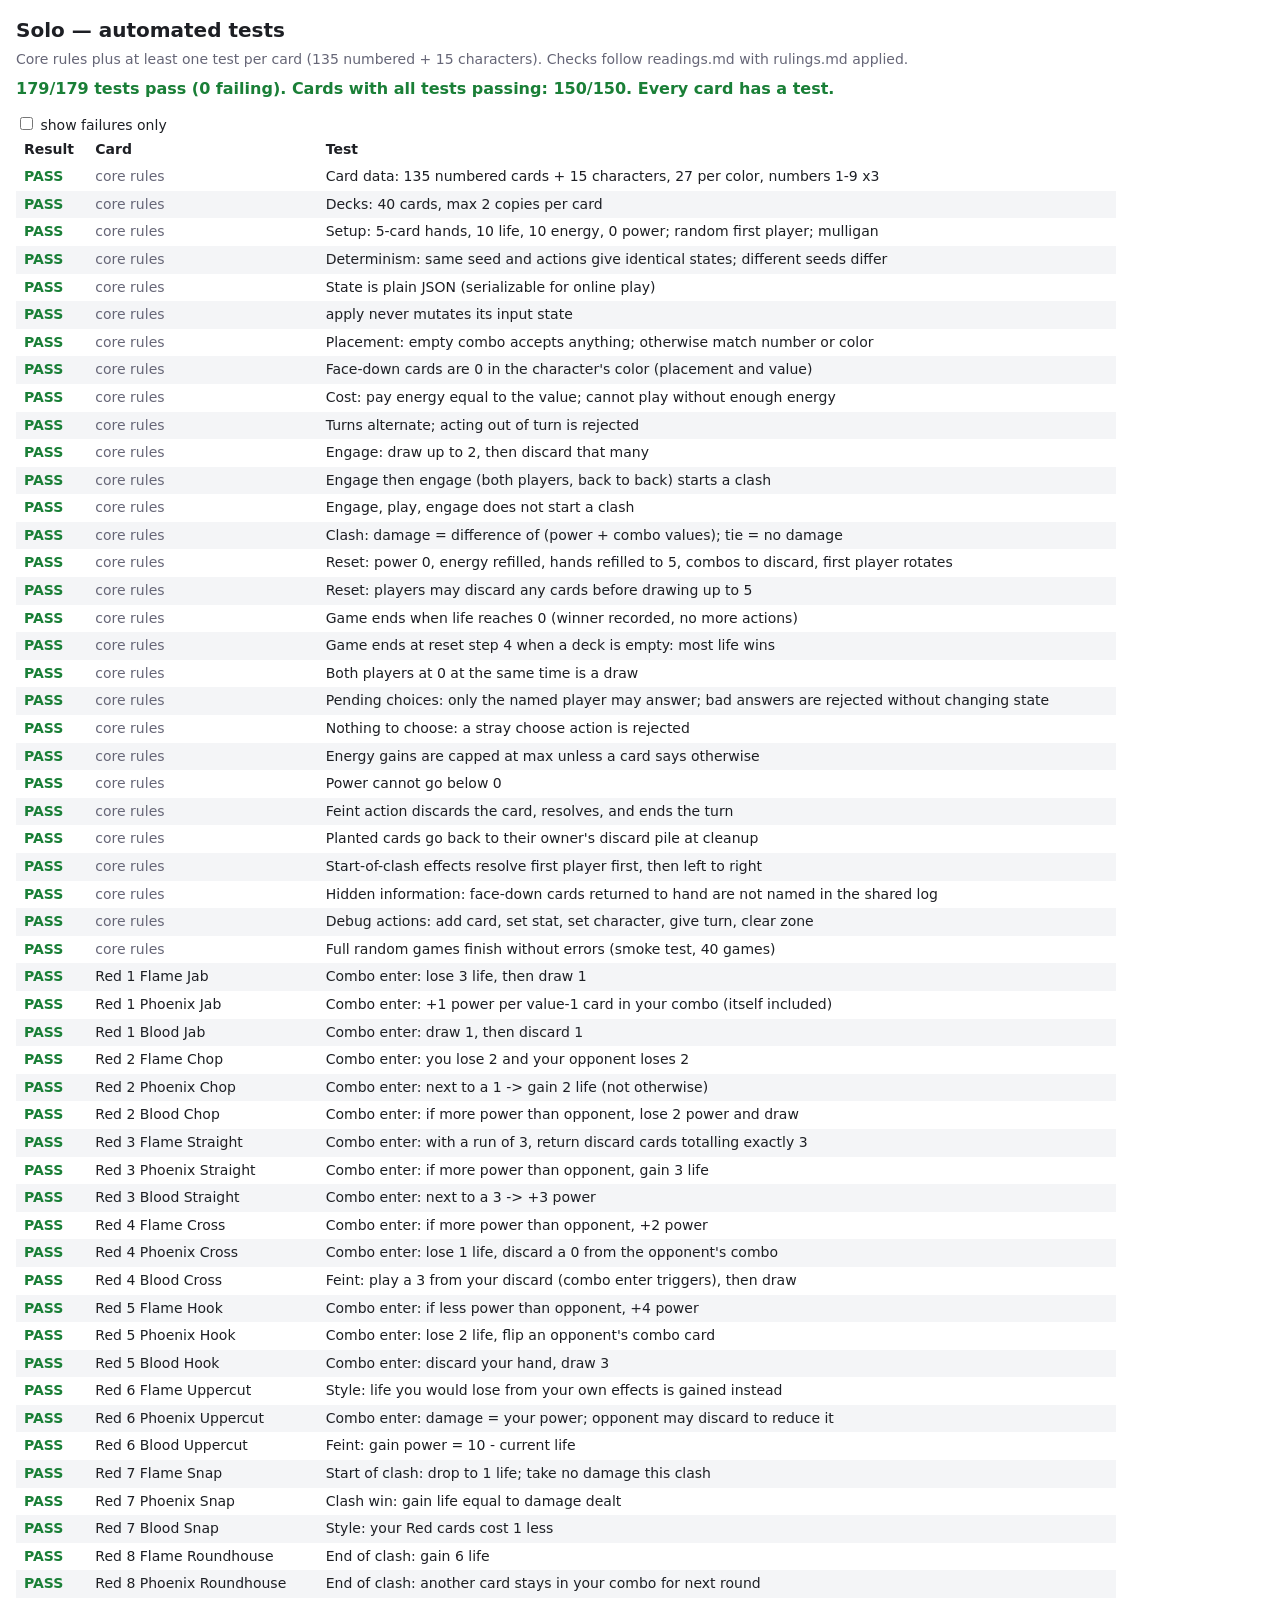
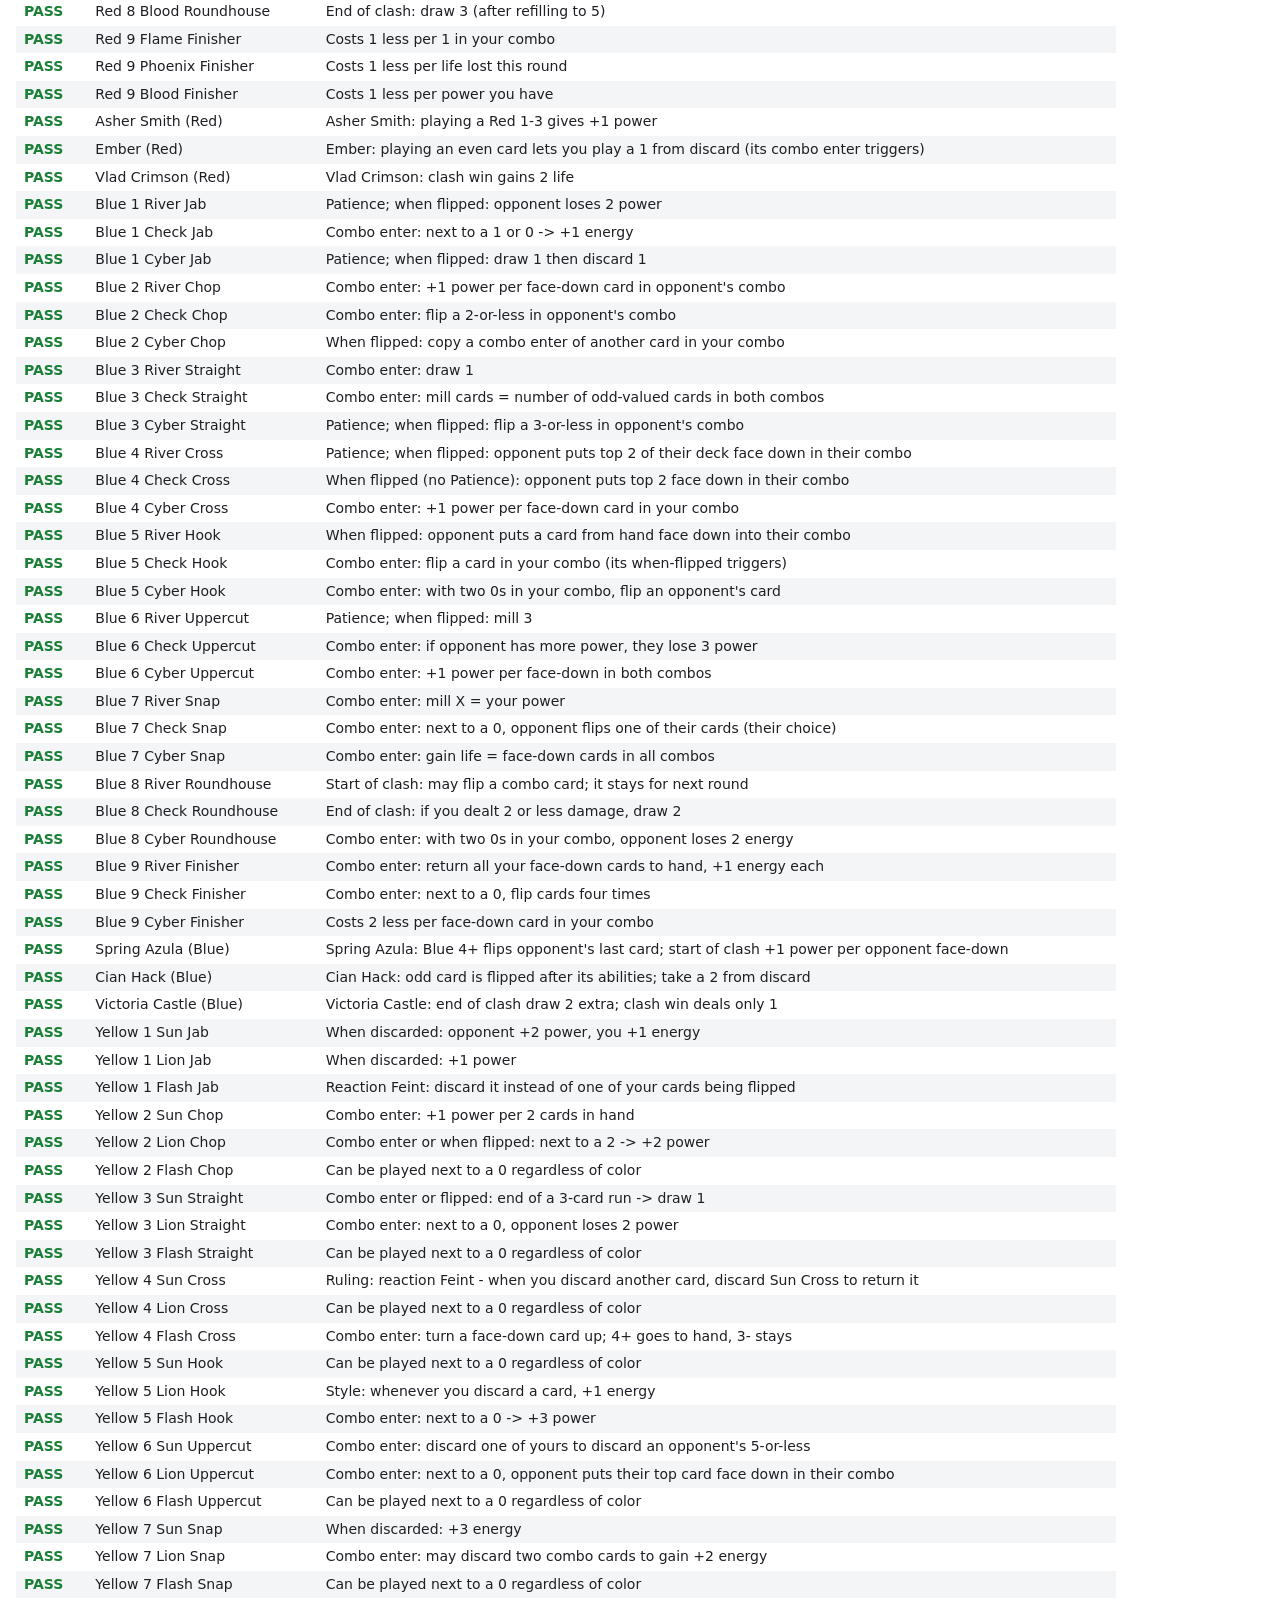
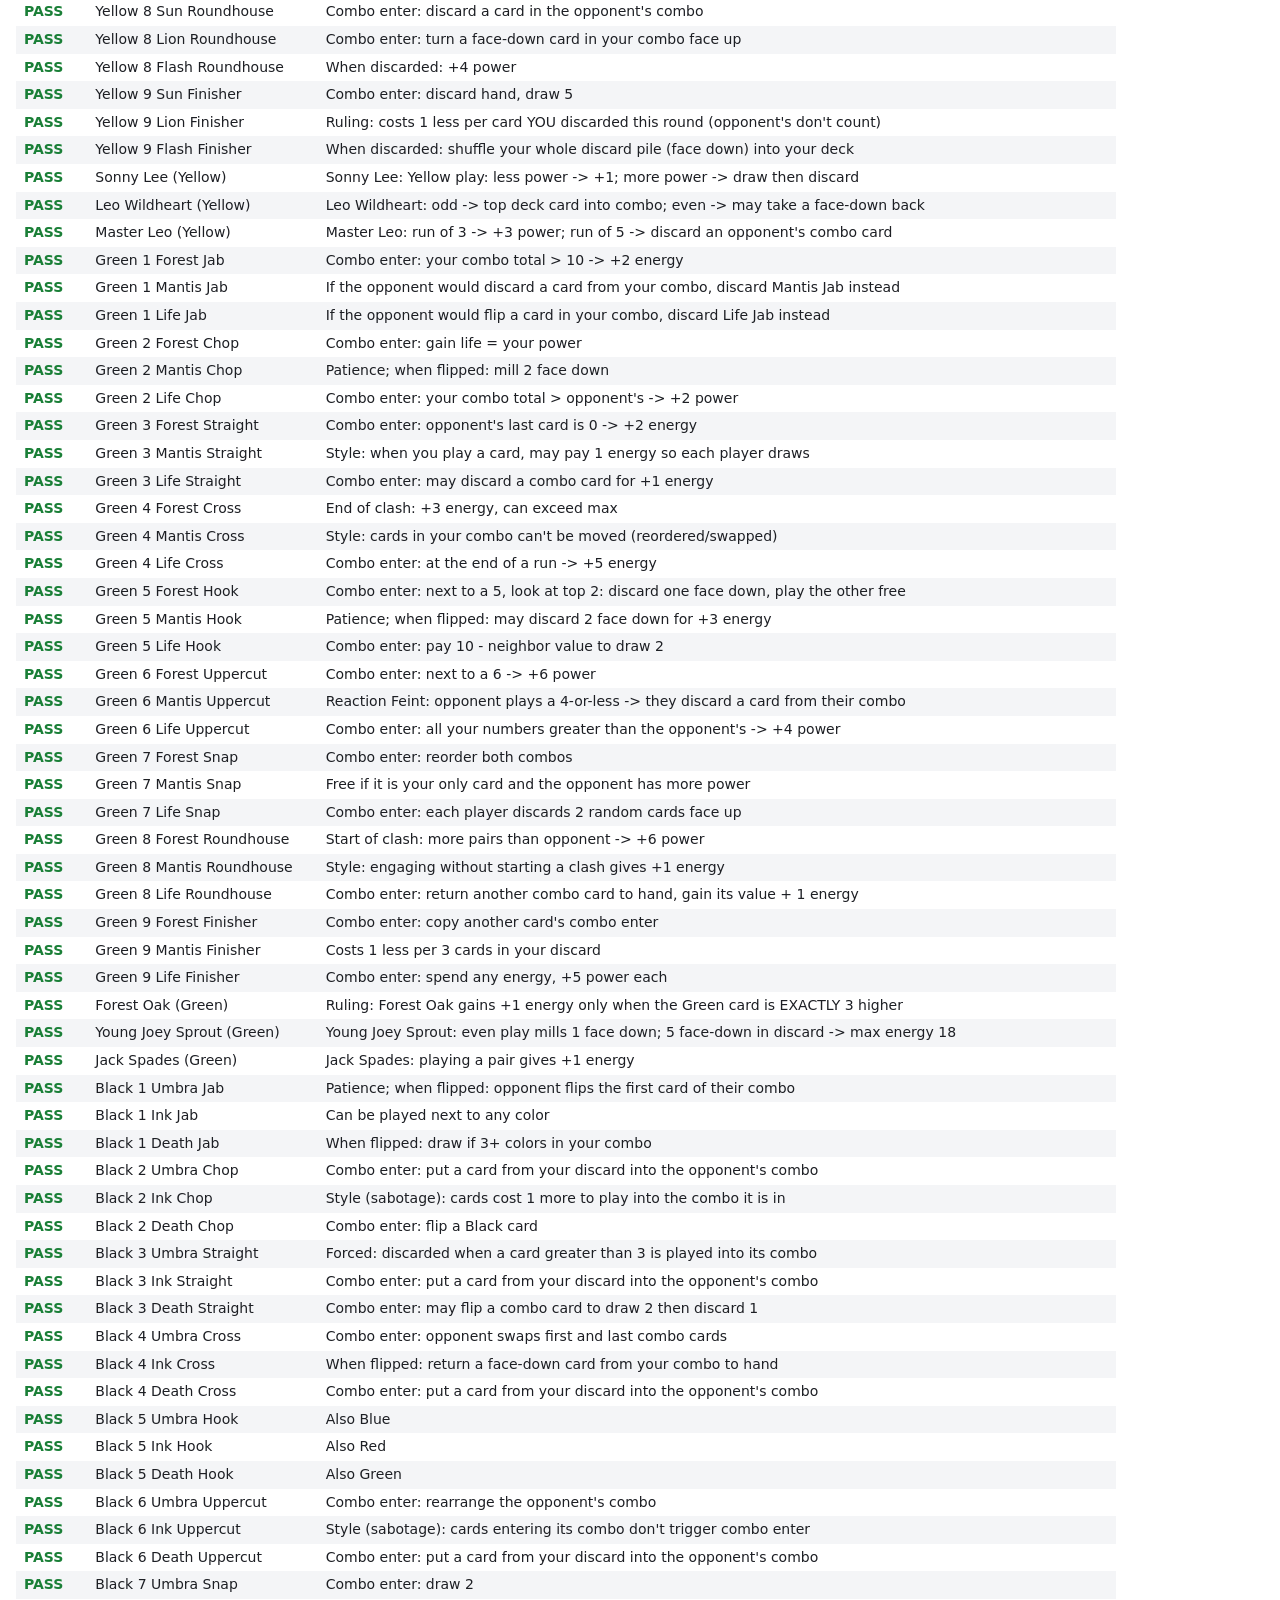
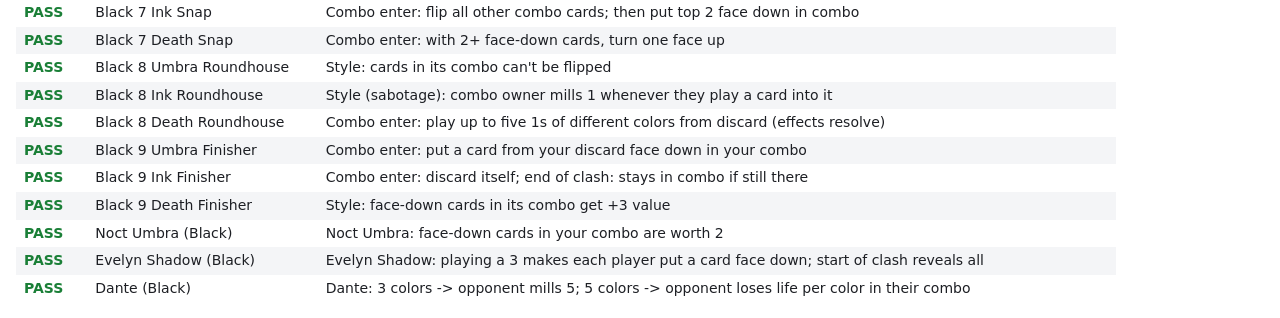
==== tests.html @ 5a391474 "Stage 4: automated tests (150 card tests + core rules) tests.html runs 179 tests (153 card tests cov" ====
<!doctype html>
<html lang="en">
<head>
<meta charset="utf-8">
<meta name="viewport" content="width=device-width, initial-scale=1">
<title>Solo — Tests</title>
<style>
  :root { --bg: #fff; --text: #1d1f24; --muted: #667; --ok: #1a7f37; --bad: #cf222e; --row: #f4f5f7; }
  @media (prefers-color-scheme: dark) { :root { --bg: #16181d; --text: #e8eaef; --muted: #9aa3b2; --ok: #3fb950; --bad: #f85149; --row: #20242c; } }
  body { background: var(--bg); color: var(--text); font: 14px/1.4 system-ui, sans-serif; margin: 0; padding: 16px; }
  h1 { margin: 0 0 6px; font-size: 20px; }
  .sum { font-size: 16px; font-weight: 700; margin: 8px 0 14px; }
  .sum.okc { color: var(--ok); } .sum.badc { color: var(--bad); }
  table { border-collapse: collapse; width: 100%; max-width: 1100px; }
  td, th { text-align: left; padding: 4px 8px; vertical-align: top; }
  tr:nth-child(even) td { background: var(--row); }
  .p { color: var(--ok); font-weight: 700; } .f { color: var(--bad); font-weight: 700; }
  .err { color: var(--bad); font-size: 12px; }
  .muted { color: var(--muted); }
  label { margin-right: 12px; }
  pre#json { display: none; }
</style>
</head>
<body>
<h1>Solo — automated tests</h1>
<div class="muted">Core rules plus at least one test per card (135 numbered + 15 characters). Checks follow readings.md with rulings.md applied.</div>
<div id="sum" class="sum">Running…</div>
<label><input type="checkbox" id="onlyFail"> show failures only</label>
<table><thead><tr><th>Result</th><th>Card</th><th>Test</th></tr></thead><tbody id="rows"></tbody></table>
<pre id="json"></pre>
<script src="js/cards-data.js"></script>
<script src="js/rng.js"></script>
<script src="js/engine.js"></script>
<script src="js/effects.js"></script>
<script src="tests/harness.js"></script>
<script src="tests/core.test.js"></script>
<script src="tests/cards.test.js"></script>
<script>
(function () {
  const results = T.run();
  const esc = t => String(t).replace(/[&<>]/g, c => ({ '&': '&amp;', '<': '&lt;', '>': '&gt;' }[c]));
  const cardIds = Object.keys(Solo.DATA);
  const covered = new Set(results.filter(r => r.card).map(r => r.card));
  const missing = cardIds.filter(id => !covered.has(id));
  const perCard = {};
  results.filter(r => r.card).forEach(r => { perCard[r.card] = (perCard[r.card] !== false) && r.pass; });
  const pass = results.filter(r => r.pass).length, fail = results.length - pass;
  const cardsPass = Object.values(perCard).filter(Boolean).length;
  const sum = document.getElementById('sum');
  sum.textContent = `${pass}/${results.length} tests pass (${fail} failing). Cards with all tests passing: ${cardsPass}/150.` +
    (missing.length ? ` Cards without a test: ${missing.join(', ')}` : ' Every card has a test.');
  sum.className = 'sum ' + (fail || missing.length ? 'badc' : 'okc');
  const label = id => { const d = Solo.DATA[id]; return d.kind === 'number' ? `${d.color} ${d.number} ${d.name}` : `${d.name} (${d.color})`; };
  const draw = () => {
    const only = document.getElementById('onlyFail').checked;
    document.getElementById('rows').innerHTML = results.filter(r => !only || !r.pass).map(r =>
      `<tr><td class="${r.pass ? 'p' : 'f'}">${r.pass ? 'PASS' : 'FAIL'}</td><td>${r.card ? esc(label(r.card)) : '<span class="muted">core rules</span>'}</td>
       <td>${esc(r.name)}${r.pass ? '' : `<div class="err">${esc(r.error)}</div>`}</td></tr>`).join('');
  };
  document.getElementById('onlyFail').onchange = draw;
  draw();
  document.getElementById('json').textContent = JSON.stringify({ pass, fail, total: results.length, missing, perCard, results });
  document.title = `Solo tests: ${pass}/${results.length}`;
})();
</script>
</body>
</html>
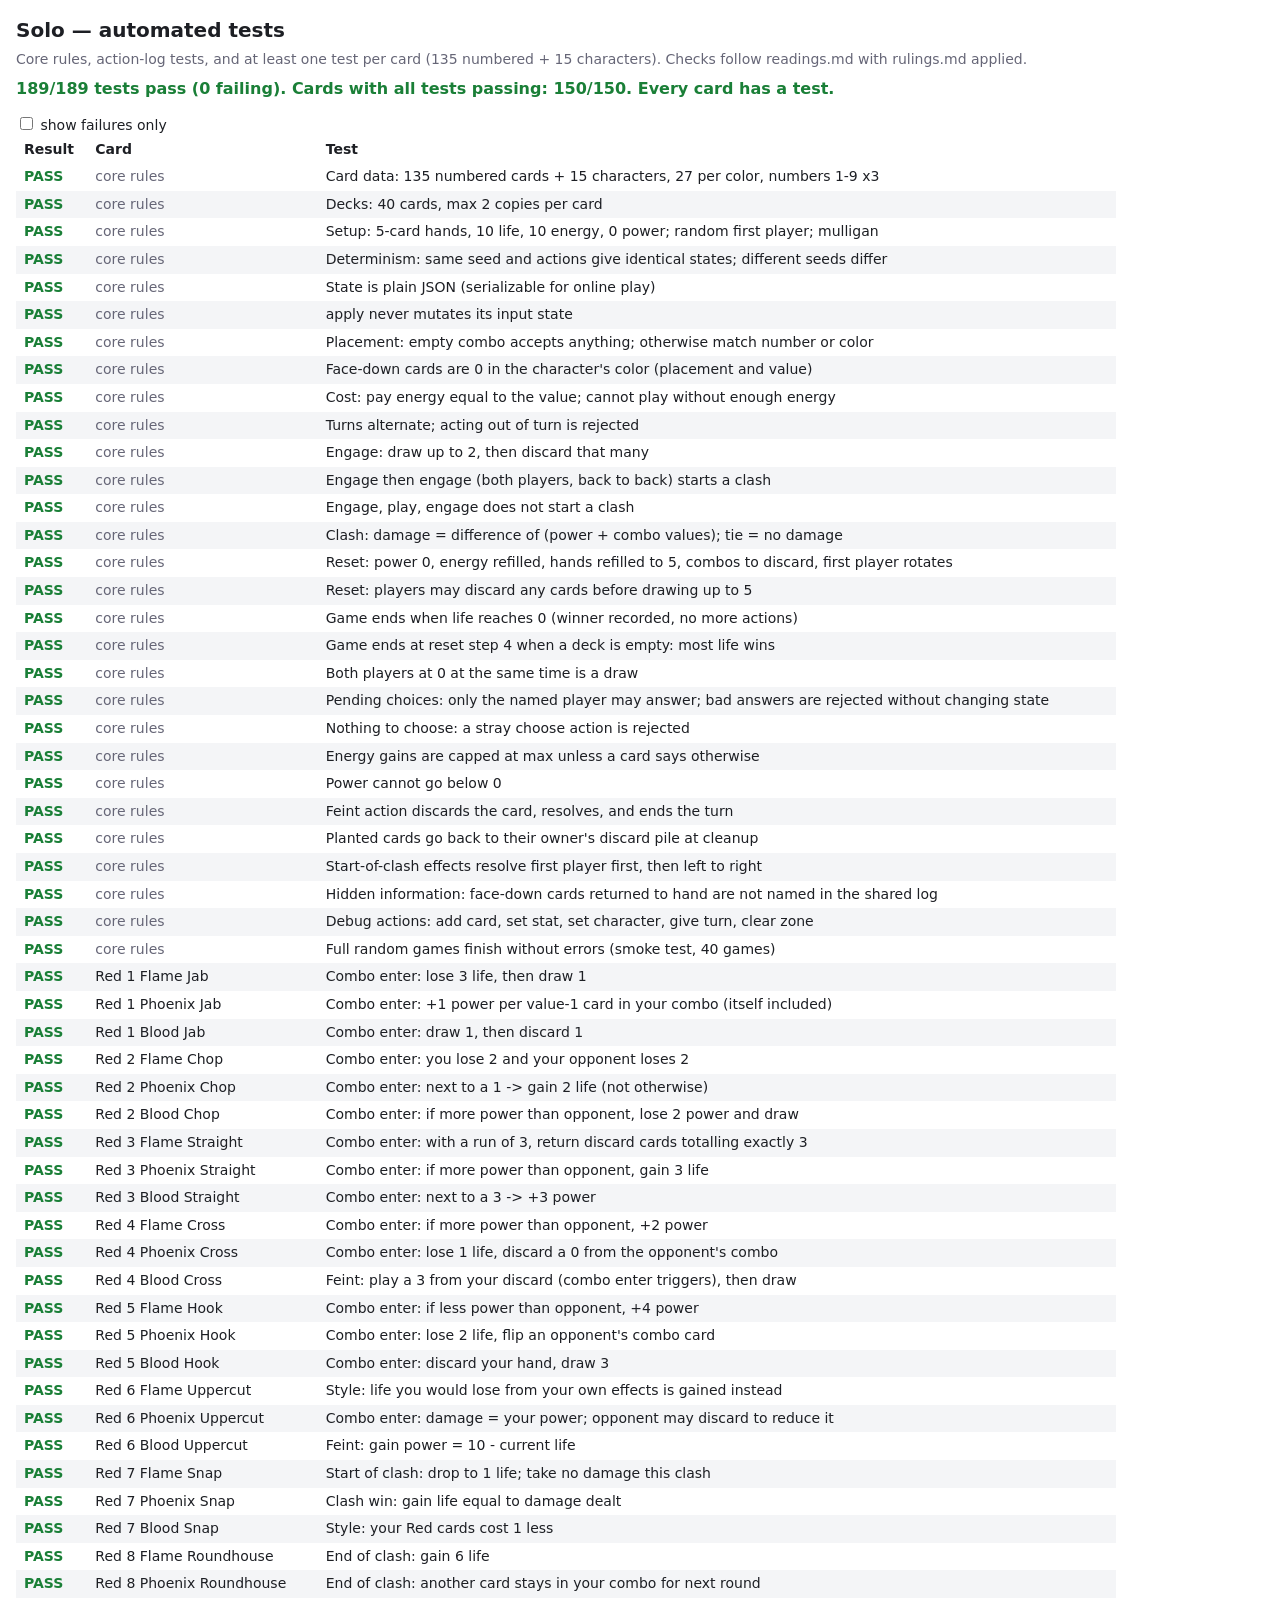
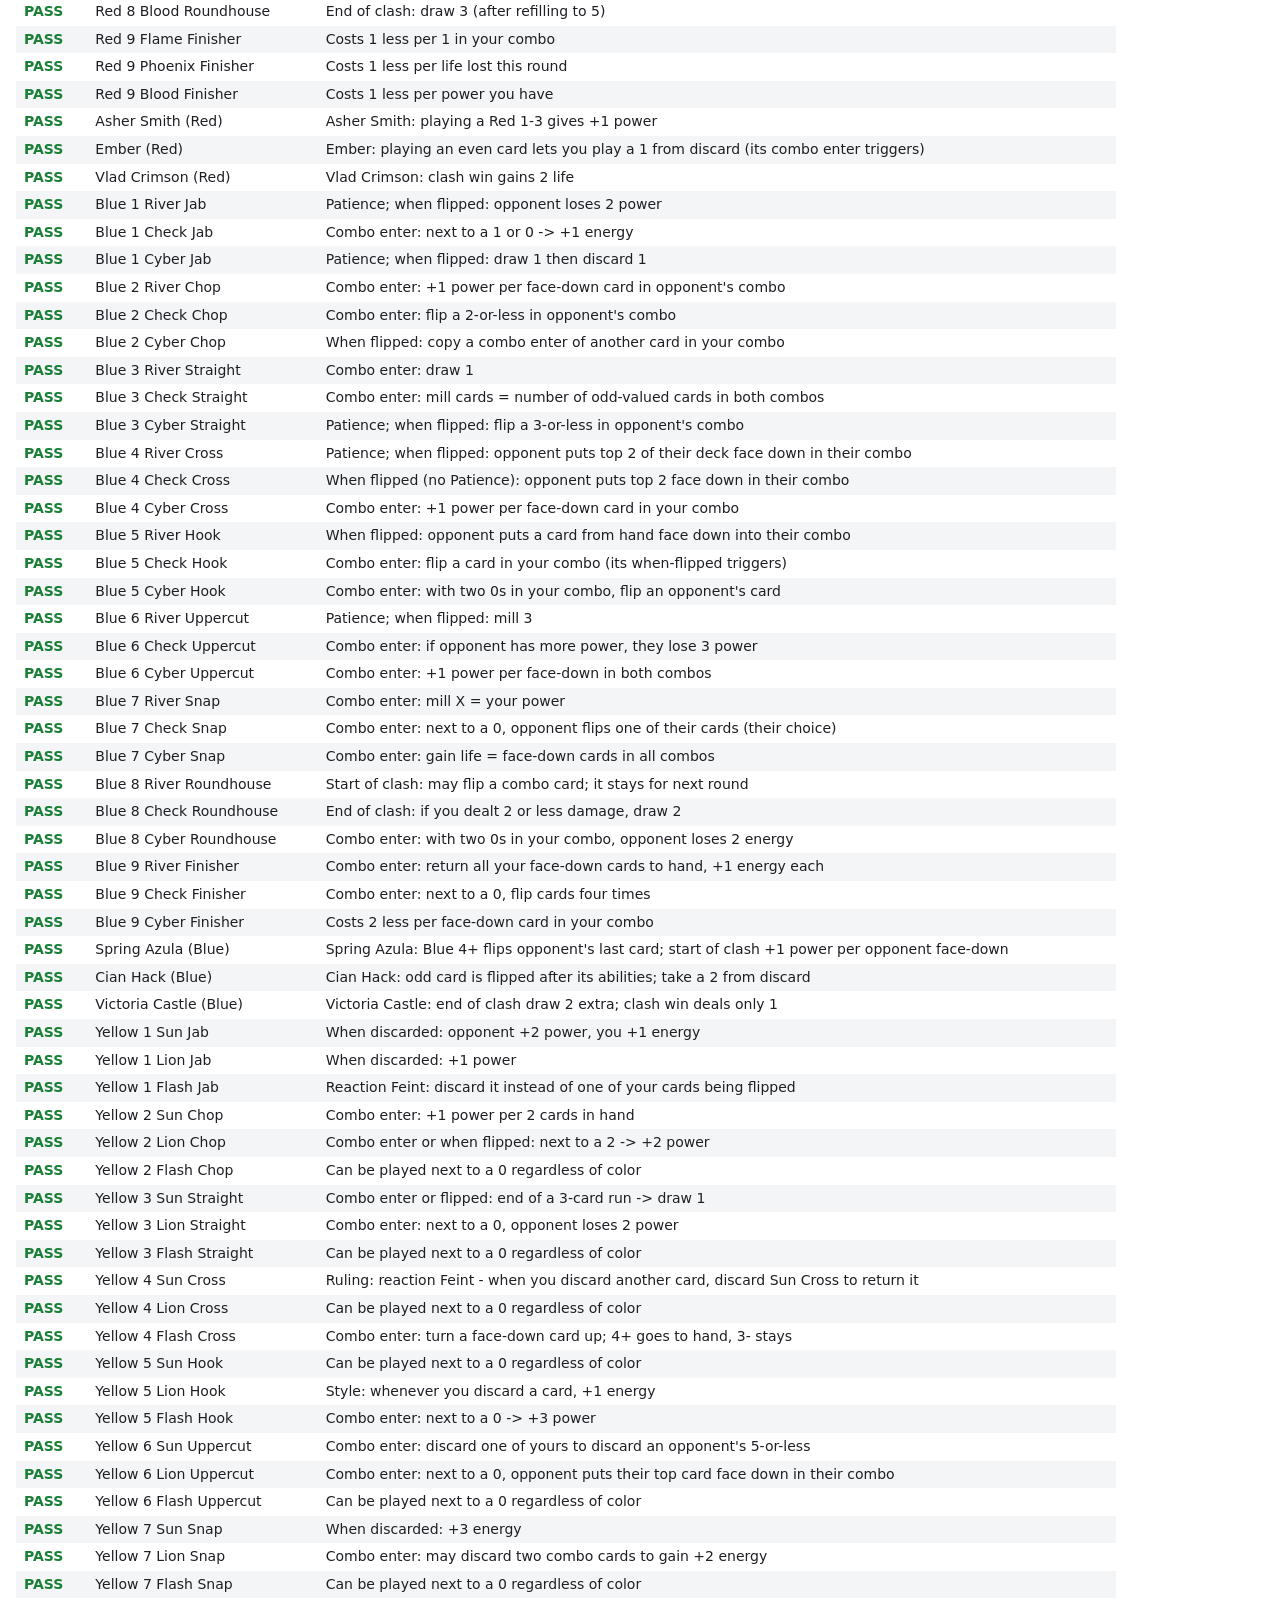
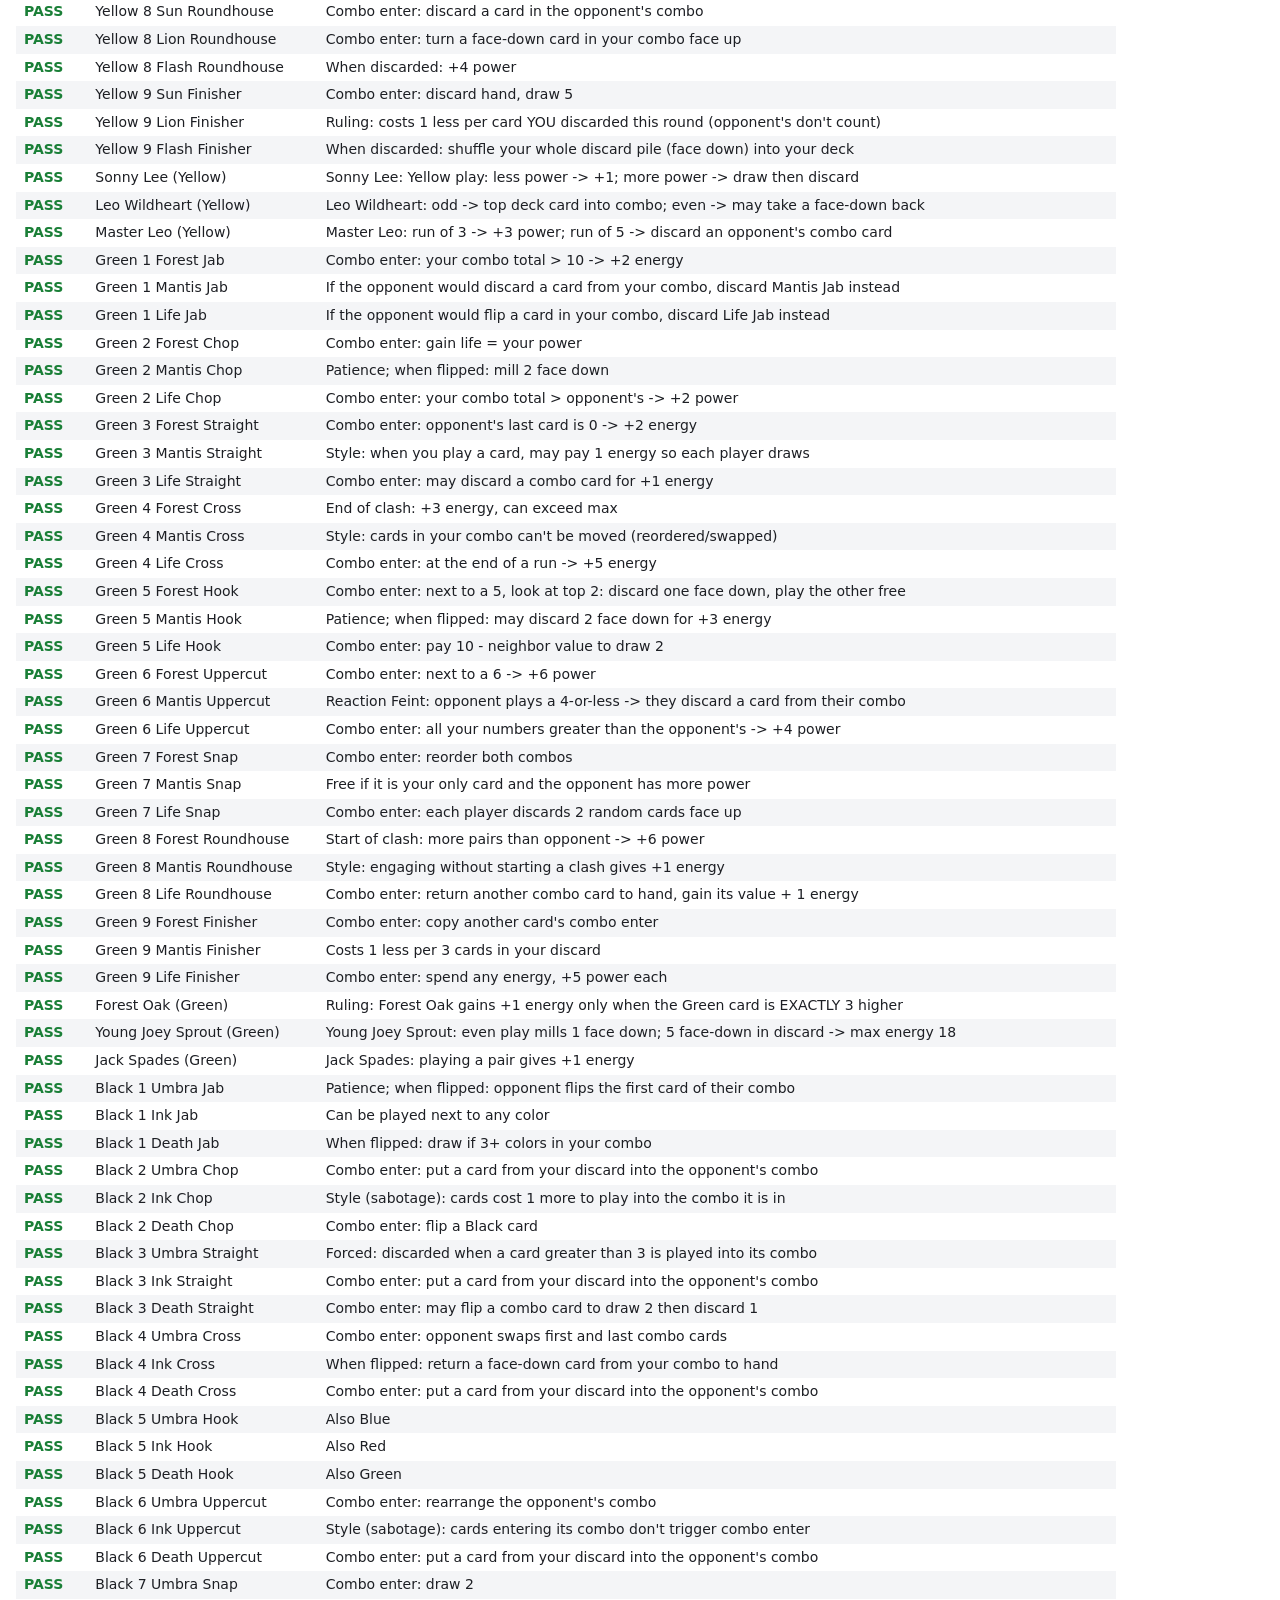
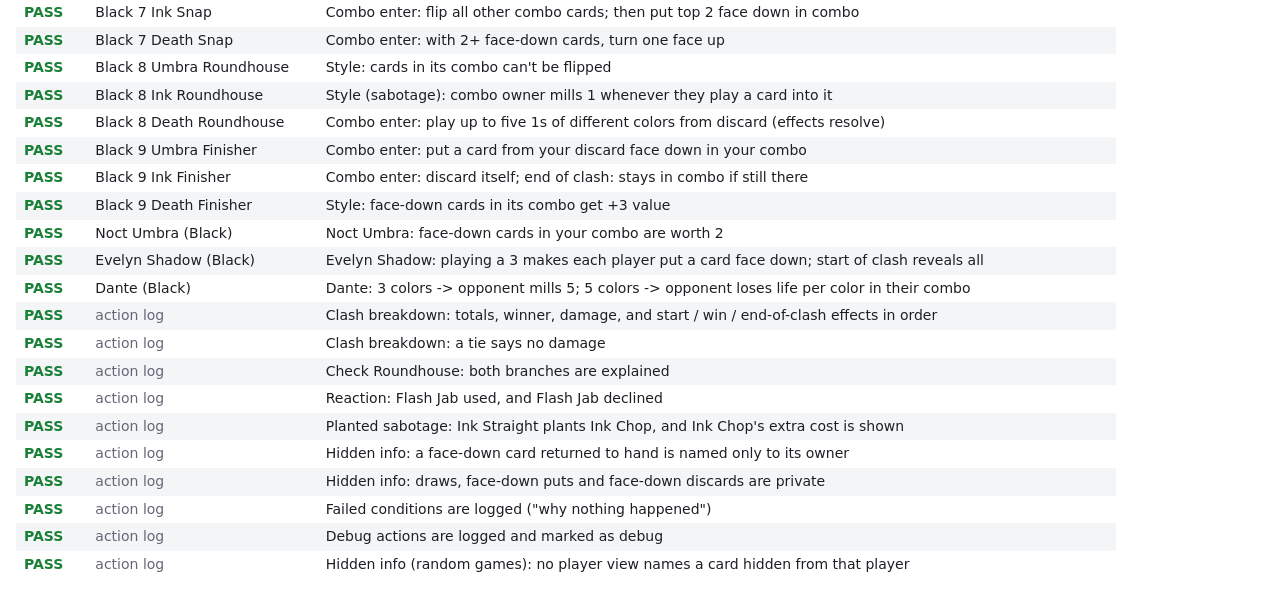
==== commit 5f9048f3: "Action log: engine-built, per-player, explains what happened and why The engine now writes structure" ====
--- a/tests.html
+++ b/tests.html
@@ -23,7 +23,7 @@
 </head>
 <body>
 <h1>Solo — automated tests</h1>
-<div class="muted">Core rules plus at least one test per card (135 numbered + 15 characters). Checks follow readings.md with rulings.md applied.</div>
+<div class="muted">Core rules, action-log tests, and at least one test per card (135 numbered + 15 characters). Checks follow readings.md with rulings.md applied.</div>
 <div id="sum" class="sum">Running…</div>
 <label><input type="checkbox" id="onlyFail"> show failures only</label>
 <table><thead><tr><th>Result</th><th>Card</th><th>Test</th></tr></thead><tbody id="rows"></tbody></table>
@@ -35,6 +35,7 @@
 <script src="tests/harness.js"></script>
 <script src="tests/core.test.js"></script>
 <script src="tests/cards.test.js"></script>
+<script src="tests/log.test.js"></script>
 <script>
 (function () {
   const results = T.run();
@@ -54,7 +55,7 @@
   const draw = () => {
     const only = document.getElementById('onlyFail').checked;
     document.getElementById('rows').innerHTML = results.filter(r => !only || !r.pass).map(r =>
-      `<tr><td class="${r.pass ? 'p' : 'f'}">${r.pass ? 'PASS' : 'FAIL'}</td><td>${r.card ? esc(label(r.card)) : '<span class="muted">core rules</span>'}</td>
+      `<tr><td class="${r.pass ? 'p' : 'f'}">${r.pass ? 'PASS' : 'FAIL'}</td><td>${r.card ? esc(label(r.card)) : `<span class="muted">${r.group === 'log' ? 'action log' : 'core rules'}</span>`}</td>
        <td>${esc(r.name)}${r.pass ? '' : `<div class="err">${esc(r.error)}</div>`}</td></tr>`).join('');
   };
   document.getElementById('onlyFail').onchange = draw;
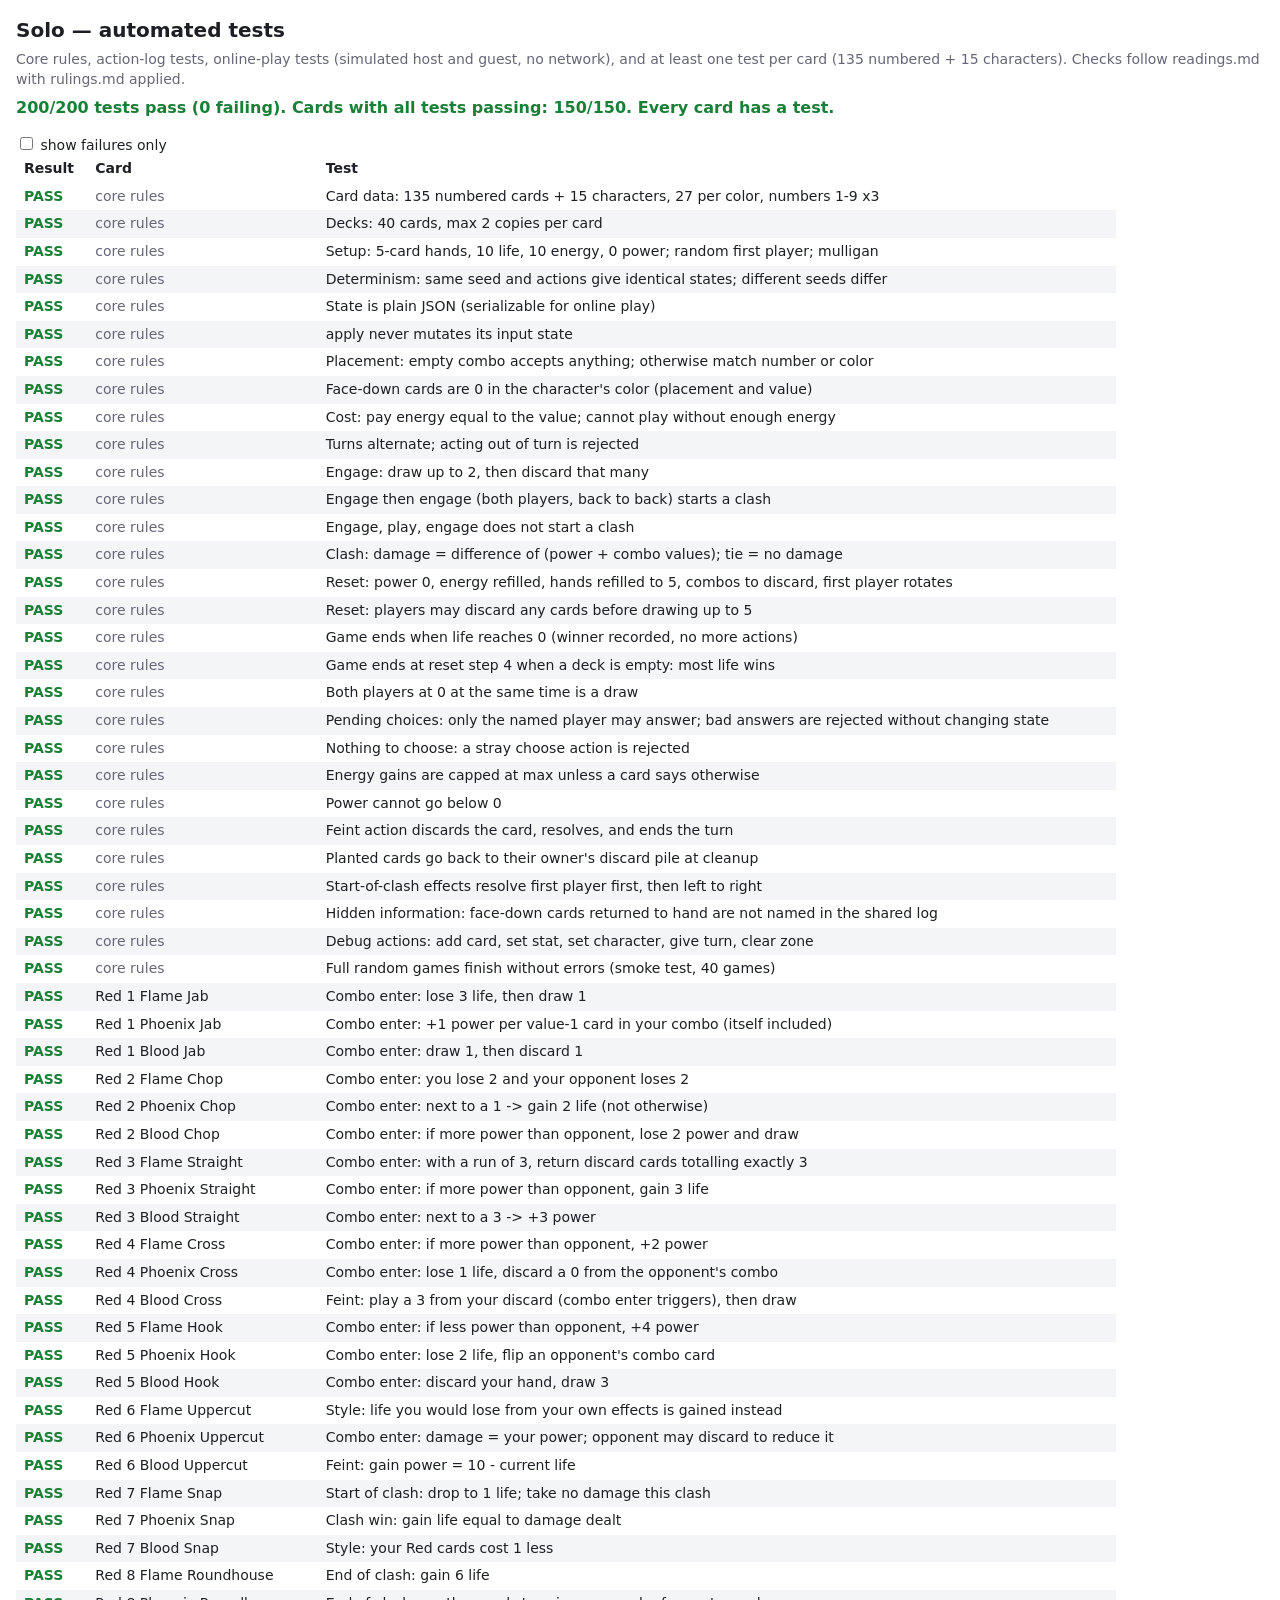
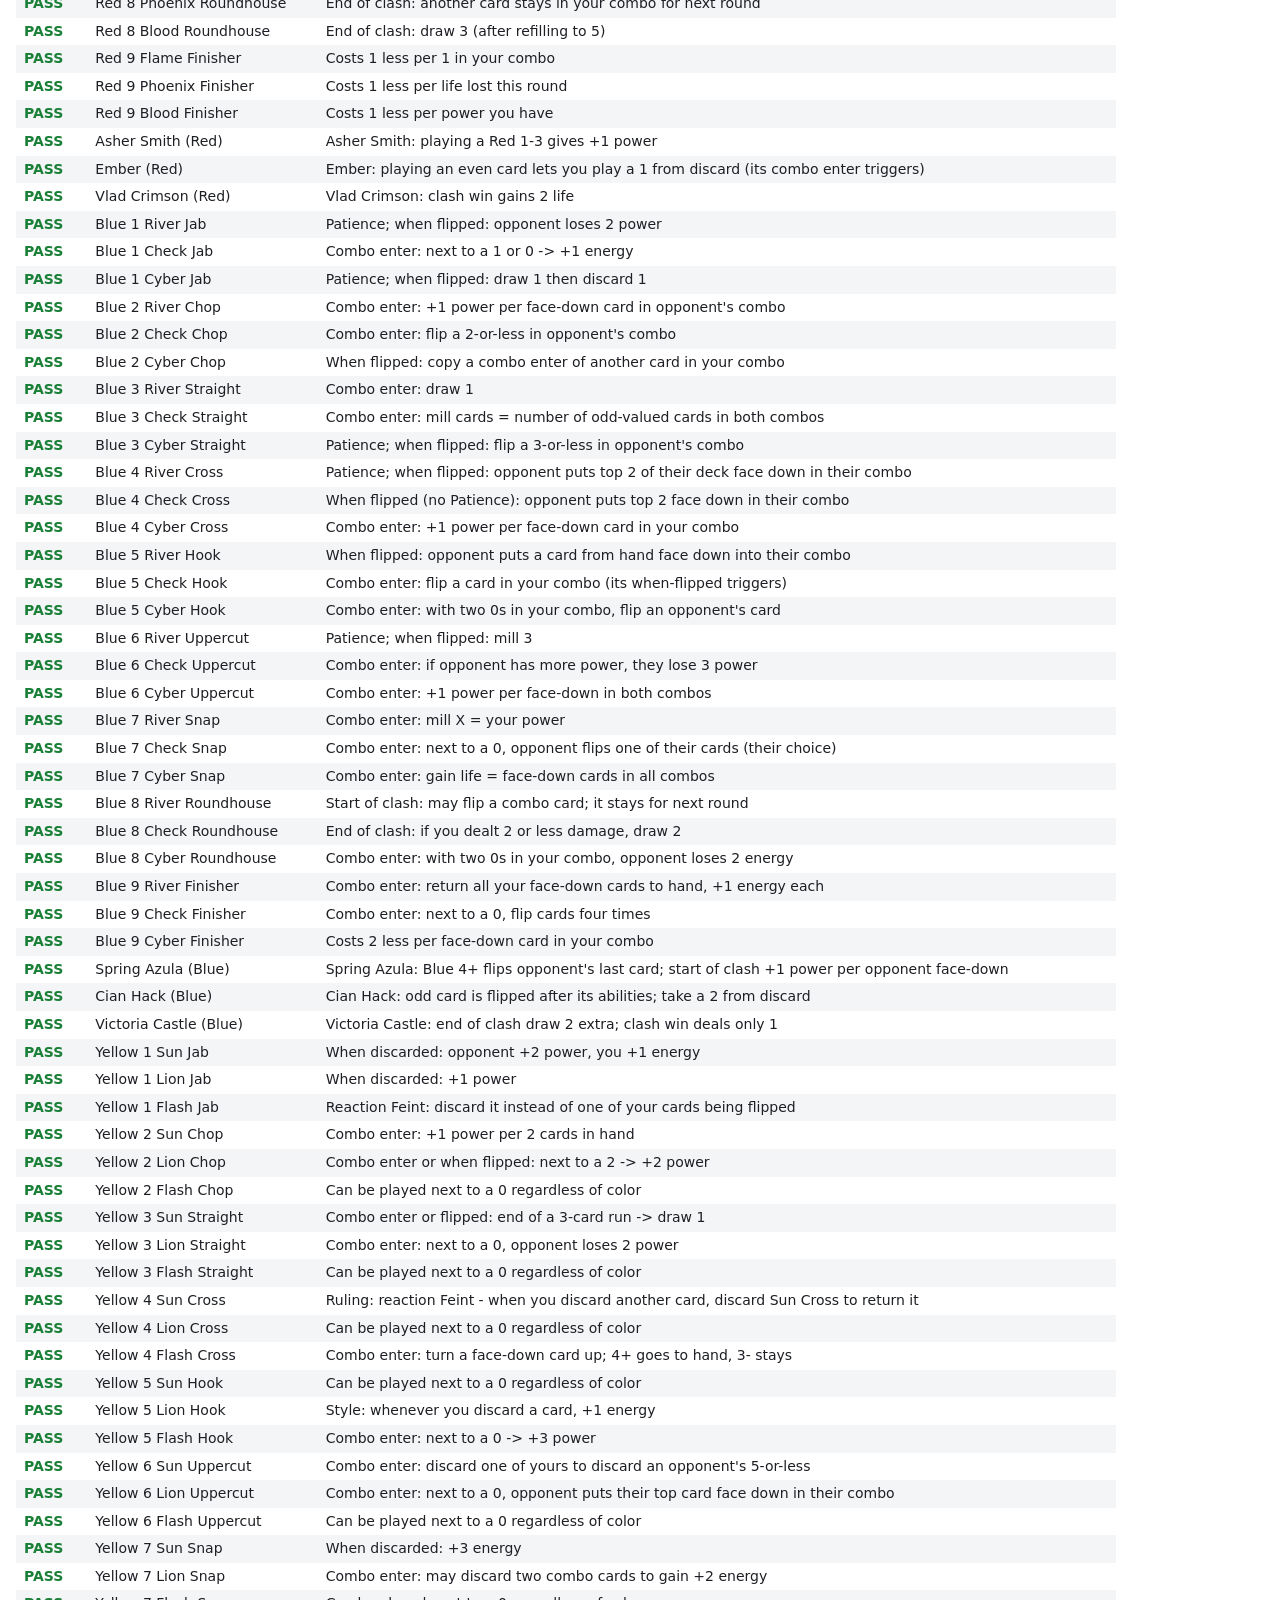
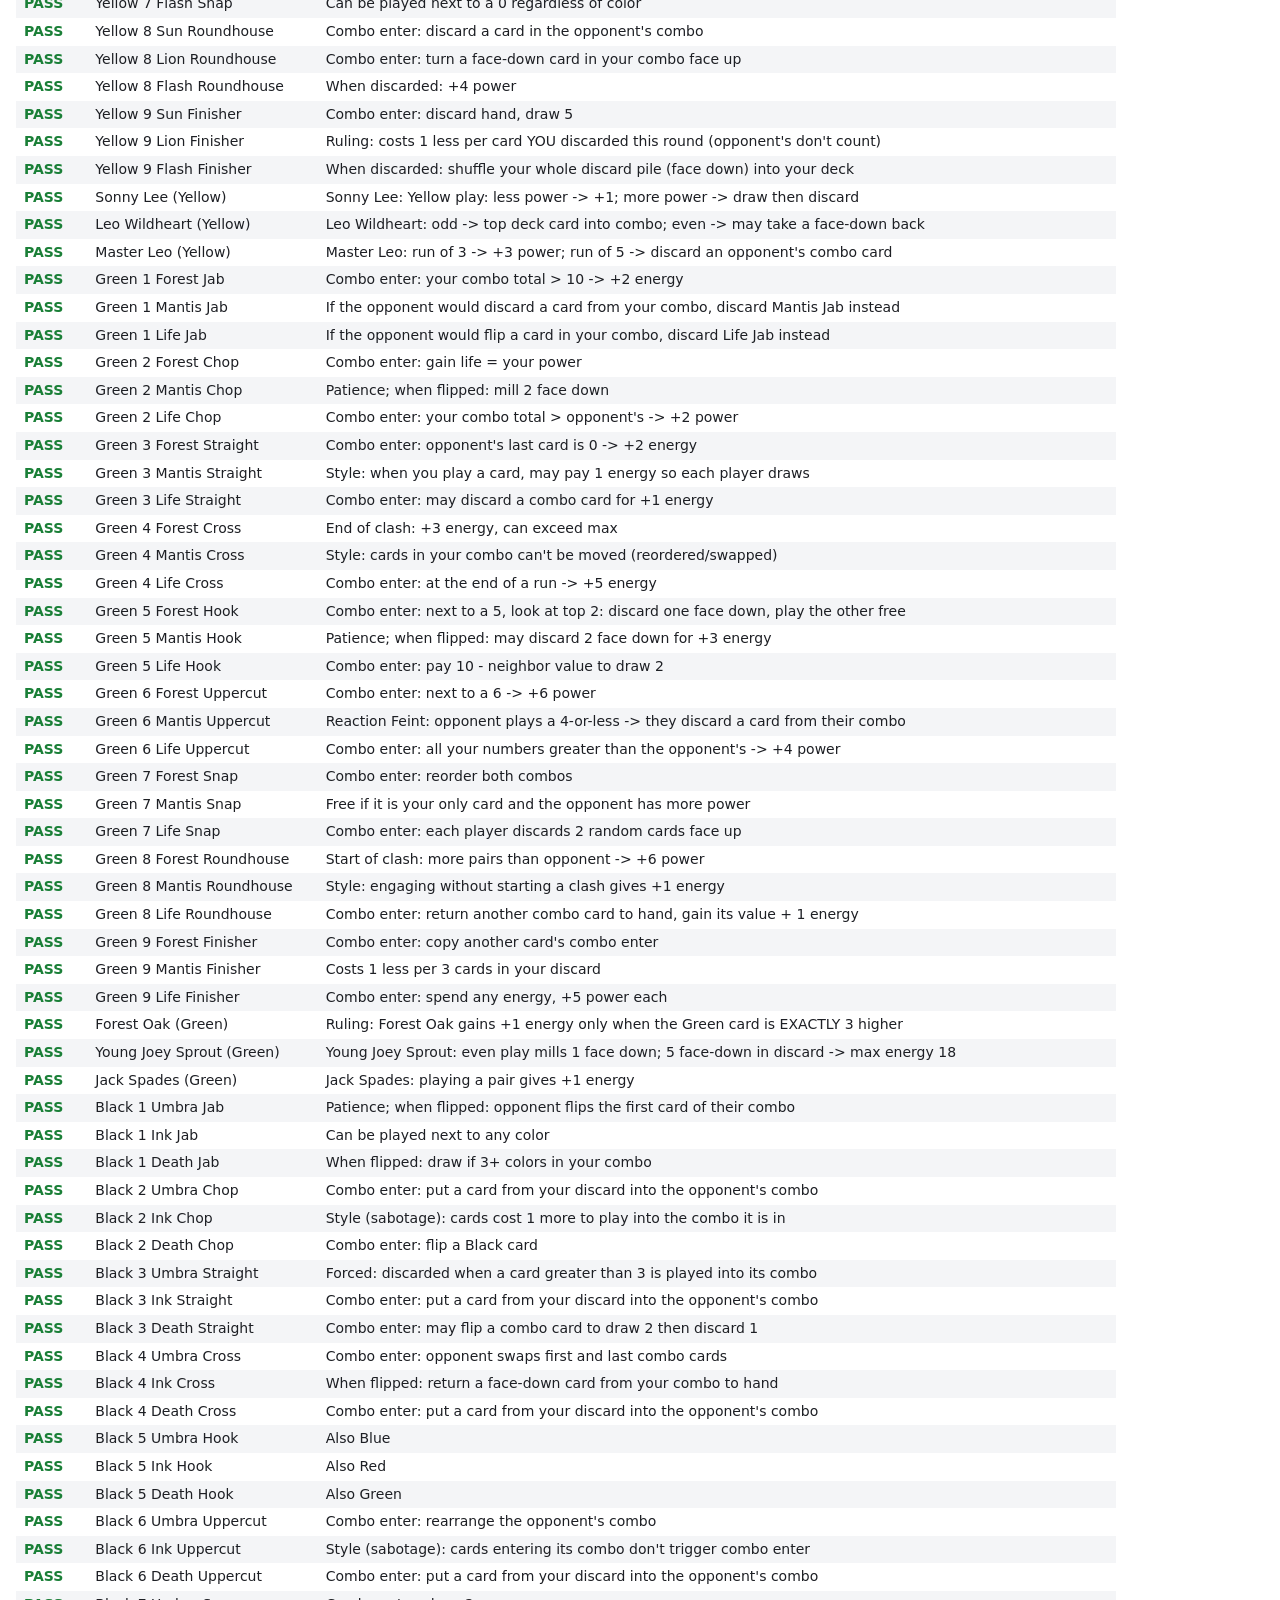
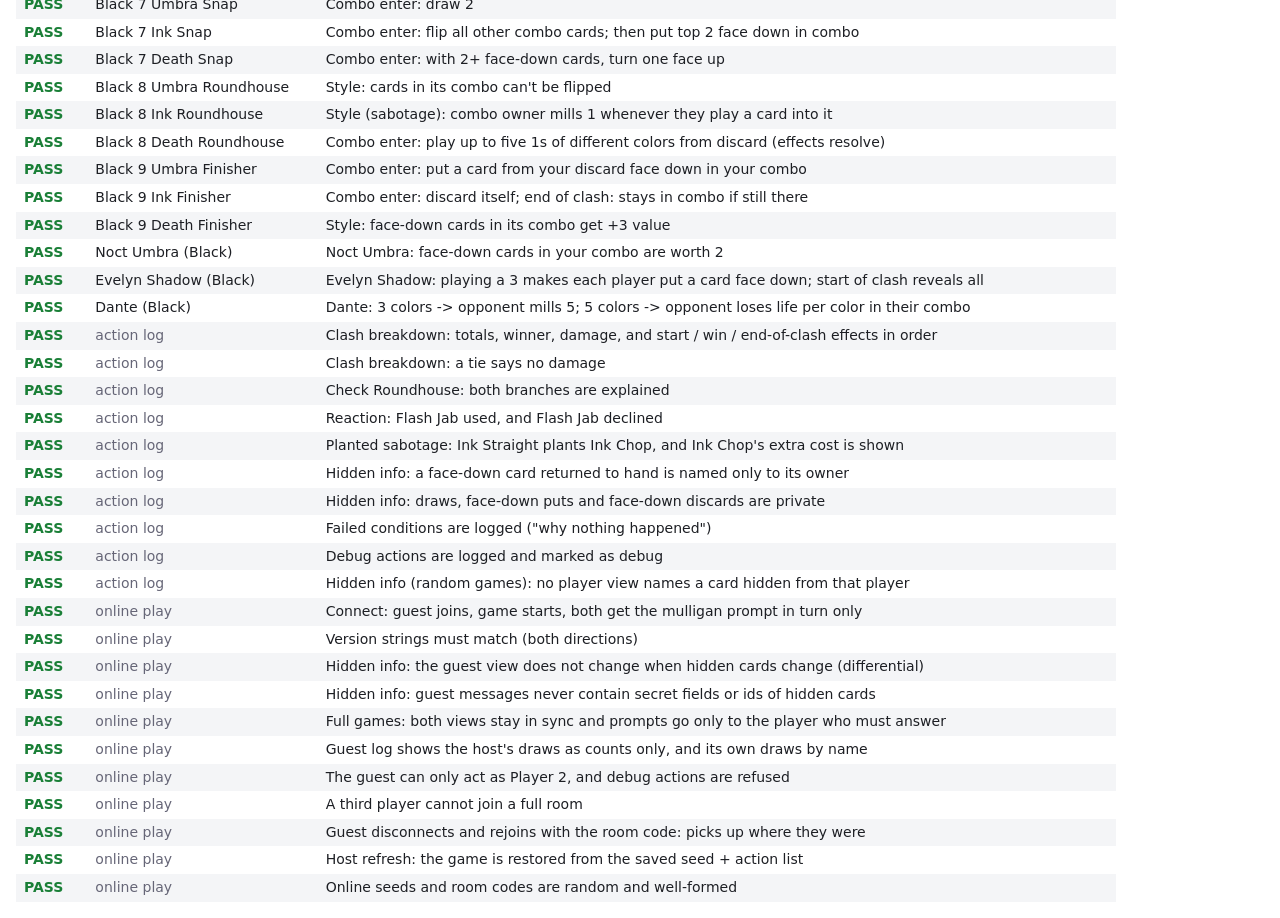
==== commit c4492e55: "Online play: host/guest over PeerJS with filtered views Adds an Online mode next to Hotseat. The hos" ====
--- a/tests.html
+++ b/tests.html
@@ -23,7 +23,7 @@
 </head>
 <body>
 <h1>Solo — automated tests</h1>
-<div class="muted">Core rules, action-log tests, and at least one test per card (135 numbered + 15 characters). Checks follow readings.md with rulings.md applied.</div>
+<div class="muted">Core rules, action-log tests, online-play tests (simulated host and guest, no network), and at least one test per card (135 numbered + 15 characters). Checks follow readings.md with rulings.md applied.</div>
 <div id="sum" class="sum">Running…</div>
 <label><input type="checkbox" id="onlyFail"> show failures only</label>
 <table><thead><tr><th>Result</th><th>Card</th><th>Test</th></tr></thead><tbody id="rows"></tbody></table>
@@ -32,10 +32,12 @@
 <script src="js/rng.js"></script>
 <script src="js/engine.js"></script>
 <script src="js/effects.js"></script>
+<script src="js/online.js"></script>
 <script src="tests/harness.js"></script>
 <script src="tests/core.test.js"></script>
 <script src="tests/cards.test.js"></script>
 <script src="tests/log.test.js"></script>
+<script src="tests/online.test.js"></script>
 <script>
 (function () {
   const results = T.run();
@@ -55,7 +57,7 @@
   const draw = () => {
     const only = document.getElementById('onlyFail').checked;
     document.getElementById('rows').innerHTML = results.filter(r => !only || !r.pass).map(r =>
-      `<tr><td class="${r.pass ? 'p' : 'f'}">${r.pass ? 'PASS' : 'FAIL'}</td><td>${r.card ? esc(label(r.card)) : `<span class="muted">${r.group === 'log' ? 'action log' : 'core rules'}</span>`}</td>
+      `<tr><td class="${r.pass ? 'p' : 'f'}">${r.pass ? 'PASS' : 'FAIL'}</td><td>${r.card ? esc(label(r.card)) : `<span class="muted">${({ log: 'action log', online: 'online play' })[r.group] || 'core rules'}</span>`}</td>
        <td>${esc(r.name)}${r.pass ? '' : `<div class="err">${esc(r.error)}</div>`}</td></tr>`).join('');
   };
   document.getElementById('onlyFail').onchange = draw;
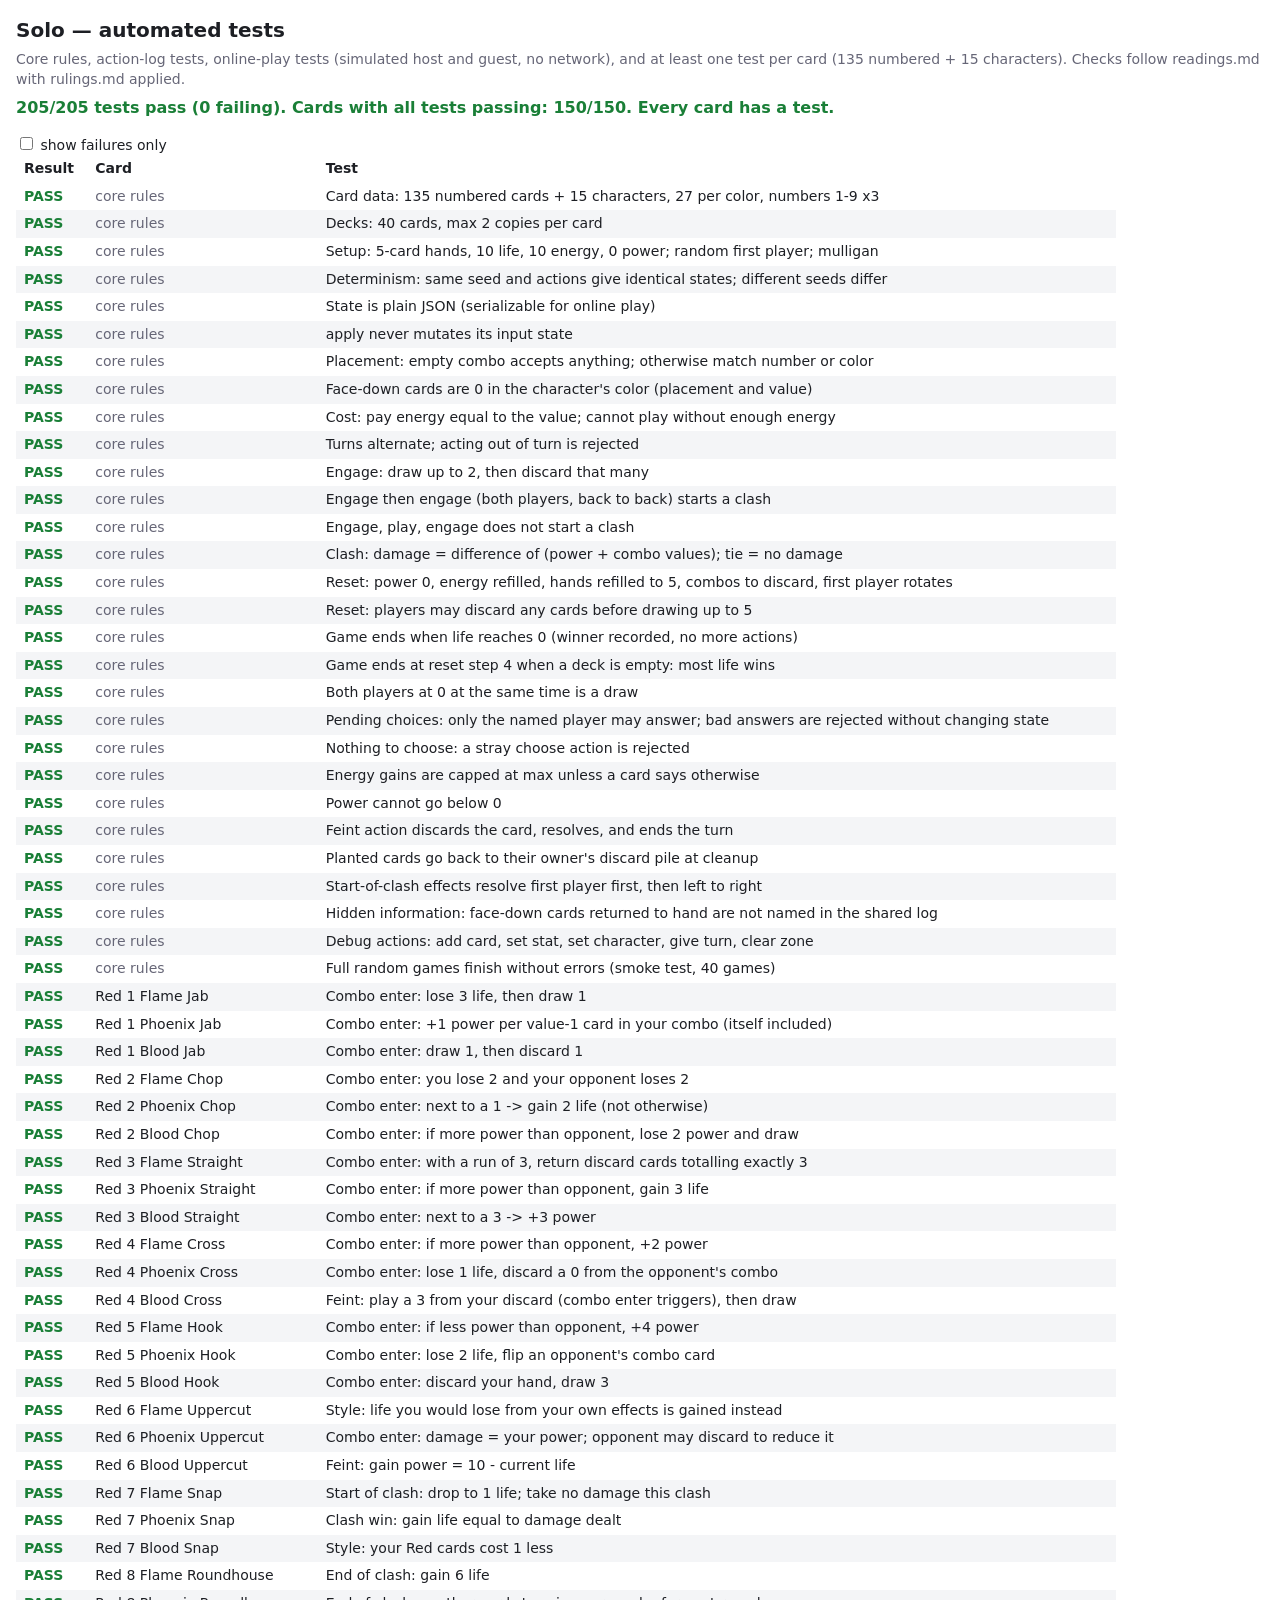
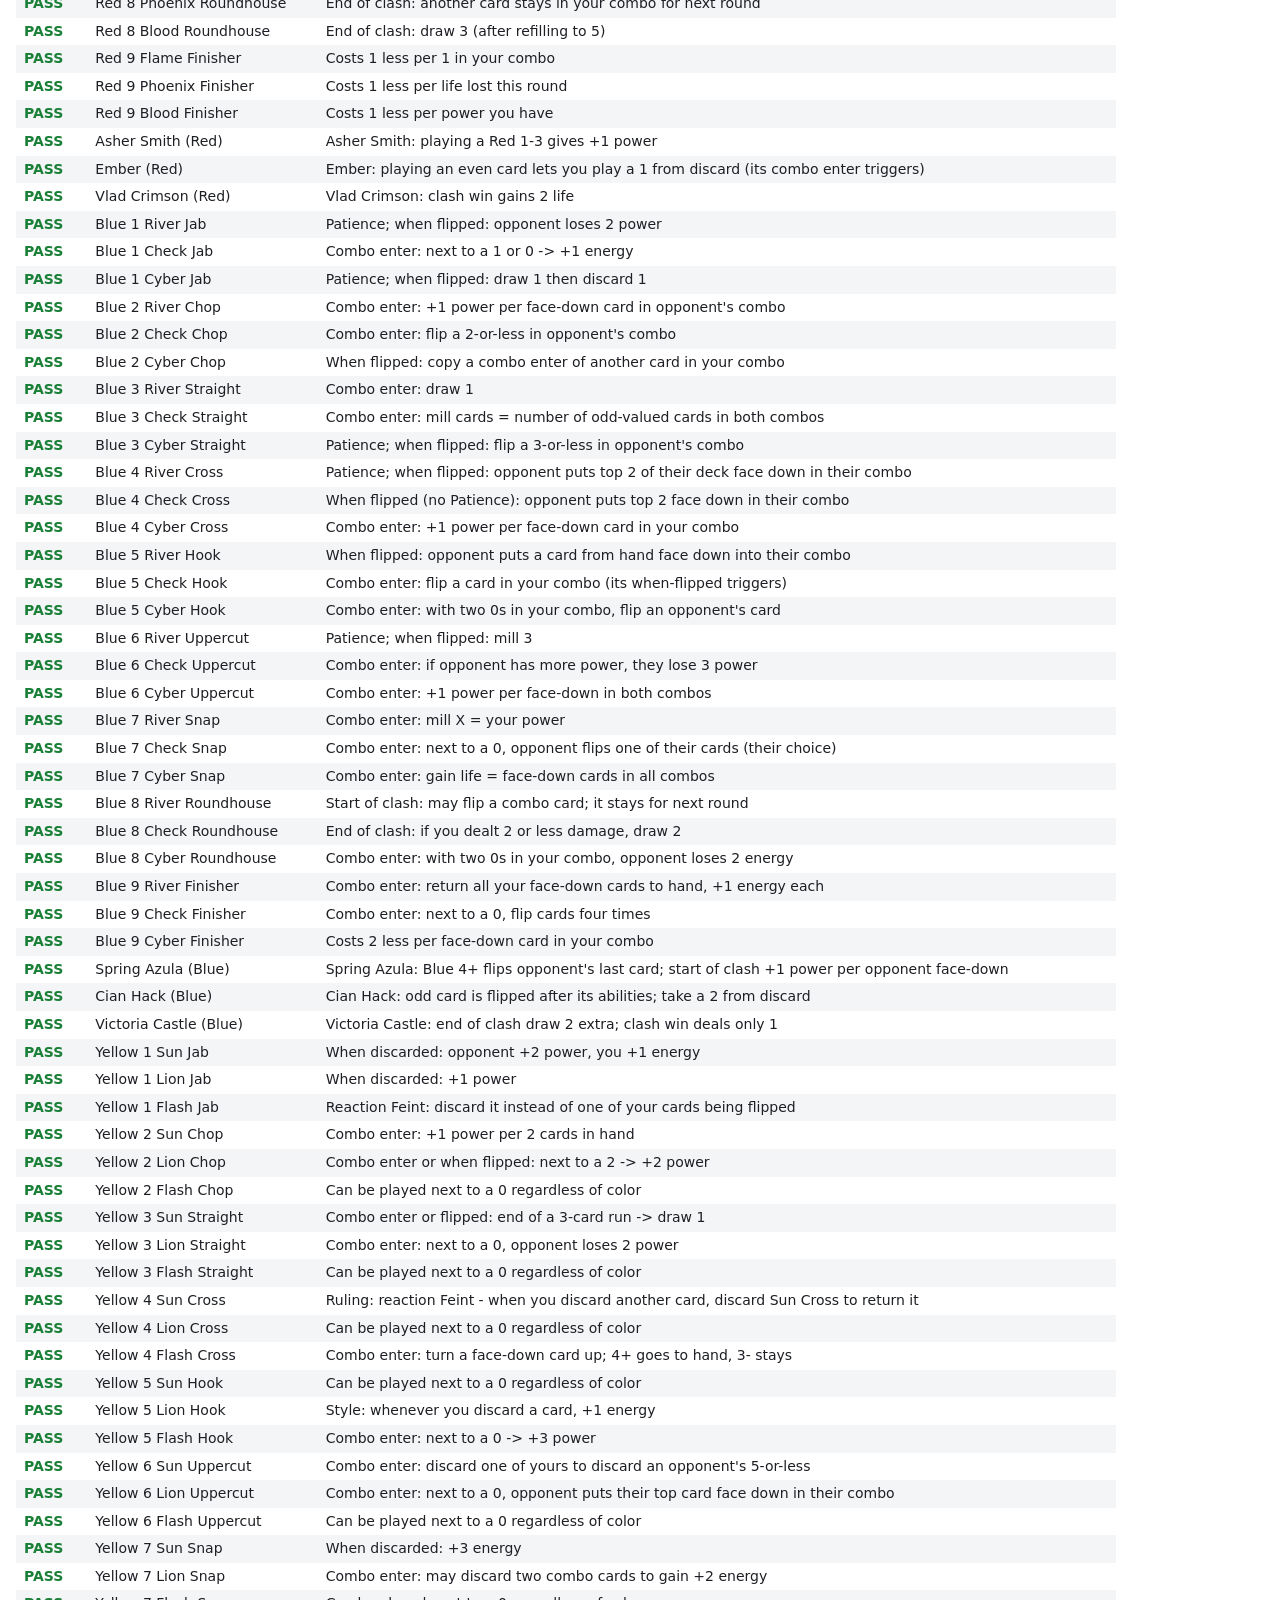
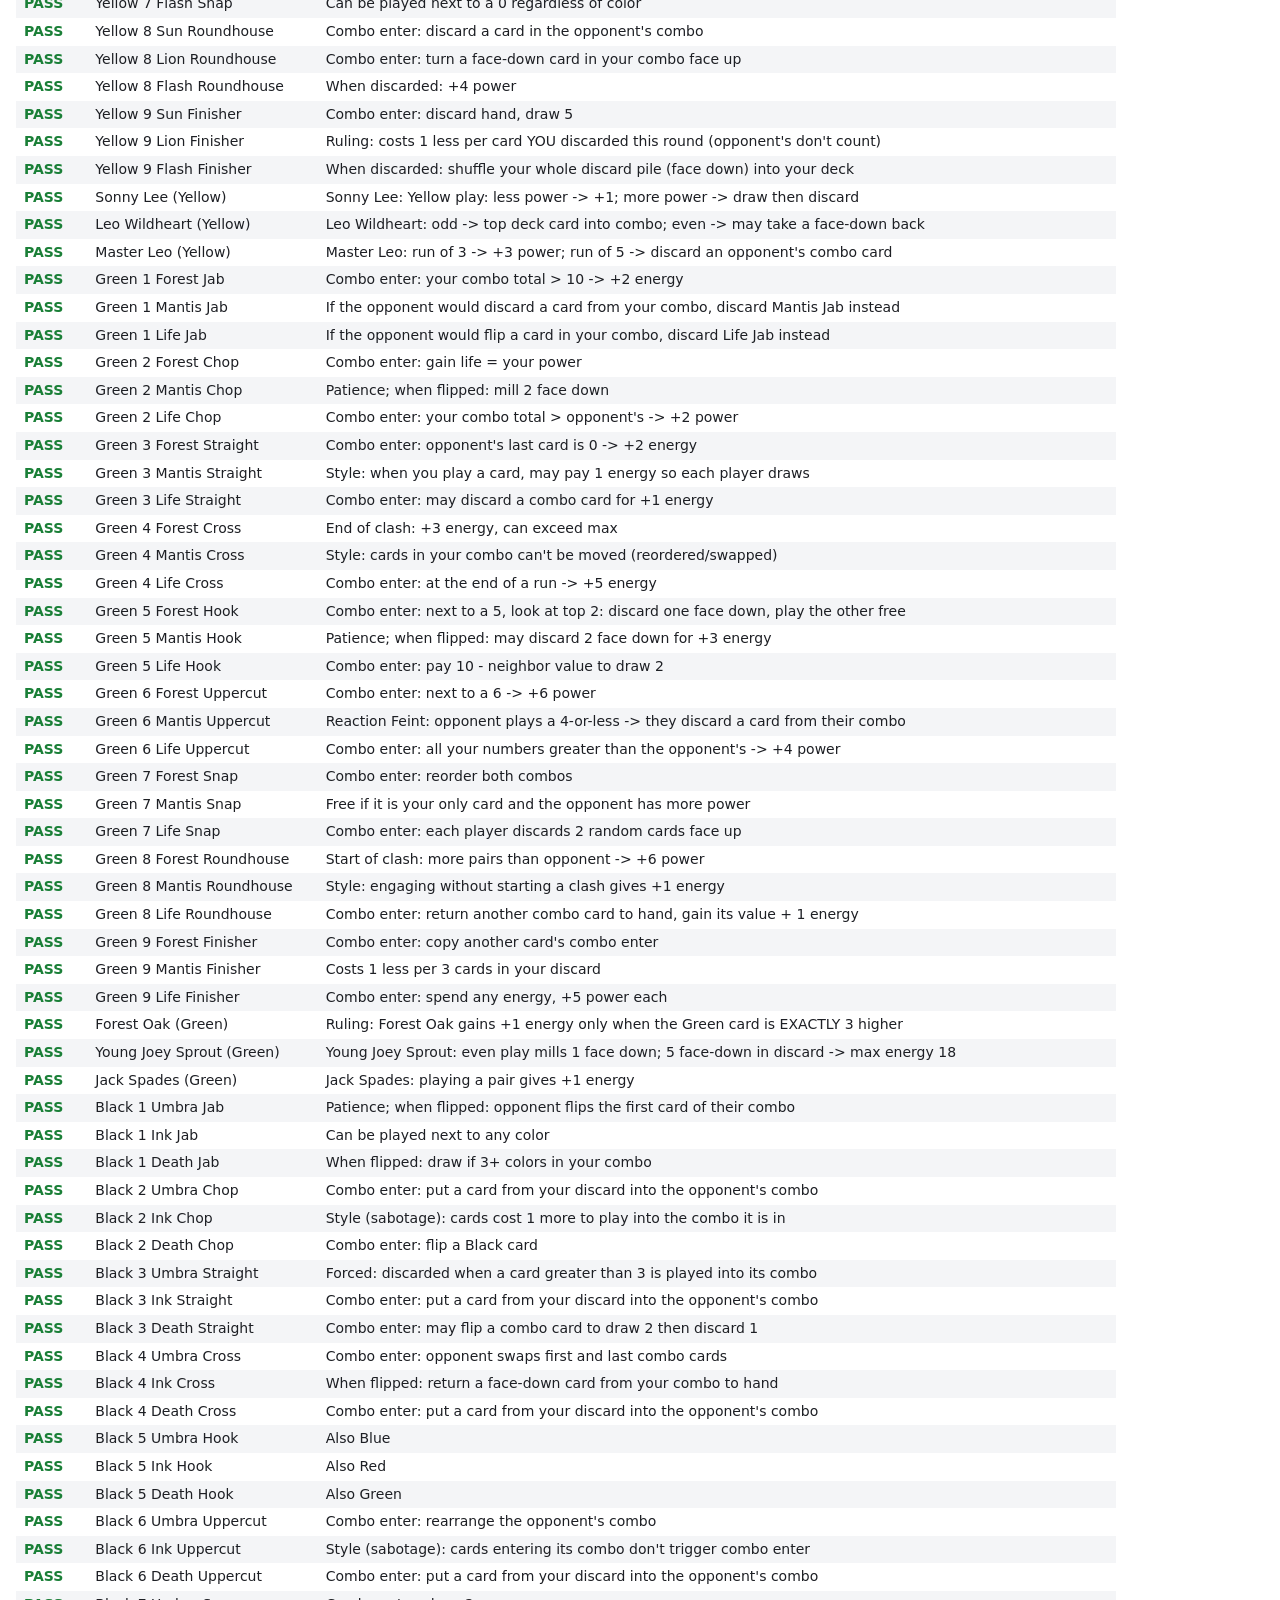
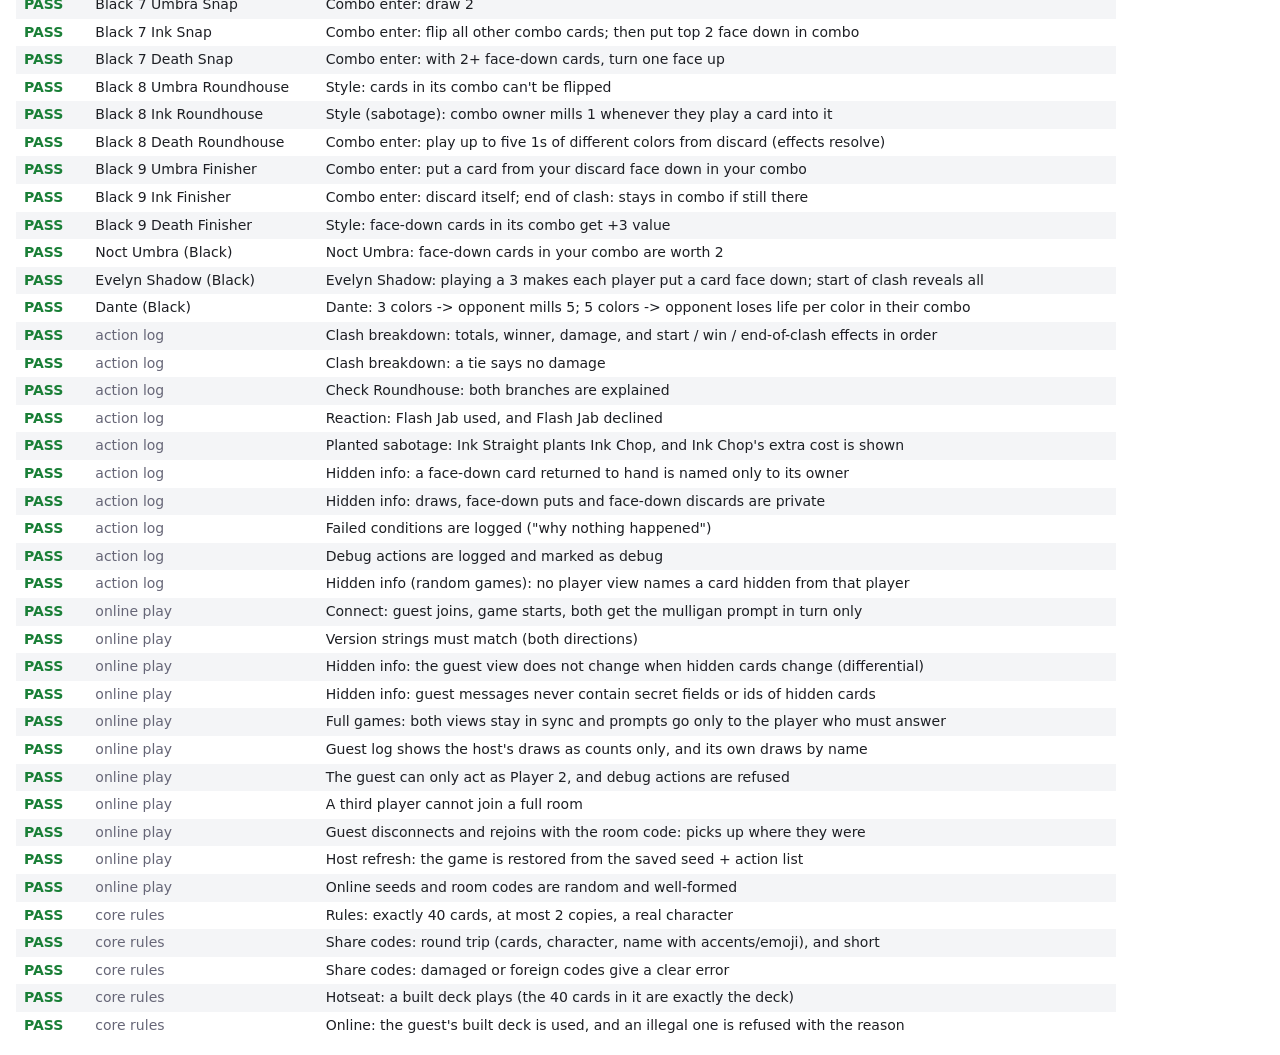
==== commit 95f457af: "Deck builder: build, save, share and play custom decks - js/decks.js: deck rules (1 character, exact" ====
--- a/tests.html
+++ b/tests.html
@@ -32,12 +32,14 @@
 <script src="js/rng.js"></script>
 <script src="js/engine.js"></script>
 <script src="js/effects.js"></script>
+<script src="js/decks.js"></script>
 <script src="js/online.js"></script>
 <script src="tests/harness.js"></script>
 <script src="tests/core.test.js"></script>
 <script src="tests/cards.test.js"></script>
 <script src="tests/log.test.js"></script>
 <script src="tests/online.test.js"></script>
+<script src="tests/decks.test.js"></script>
 <script>
 (function () {
   const results = T.run();
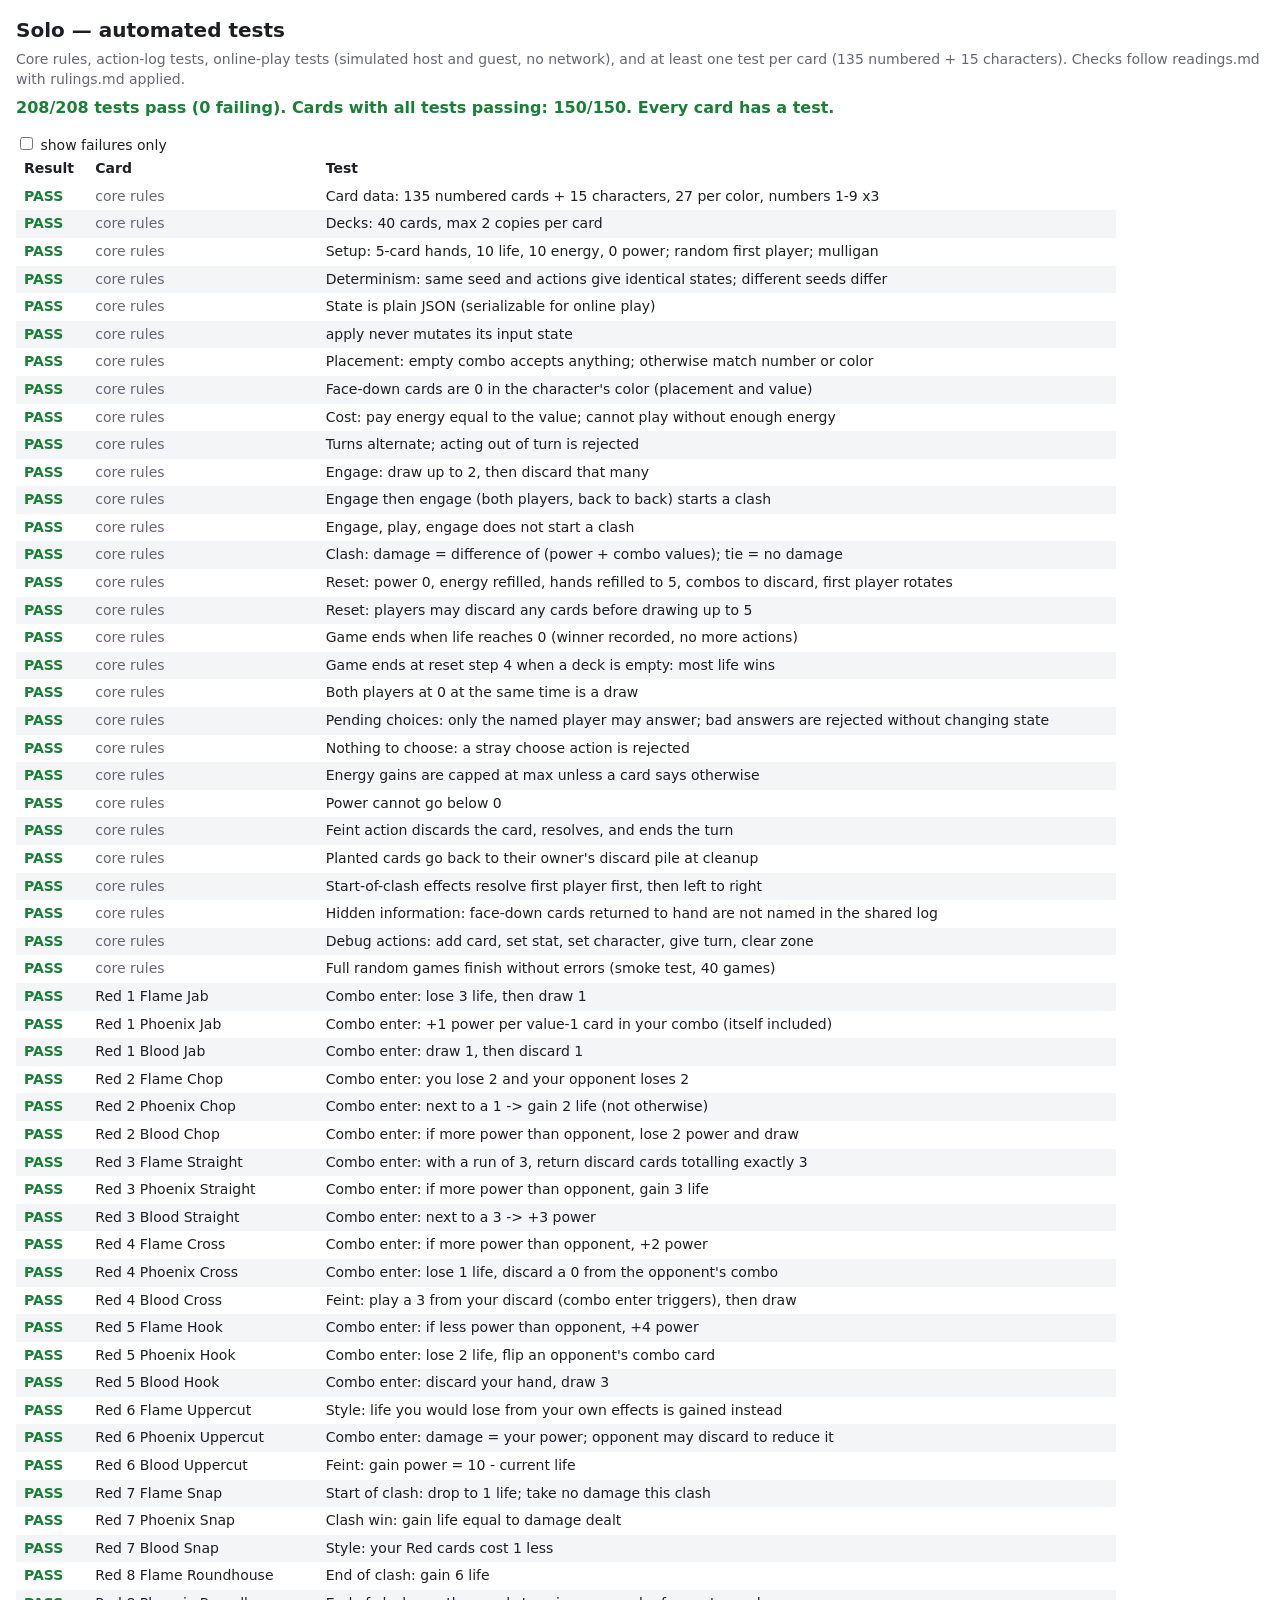
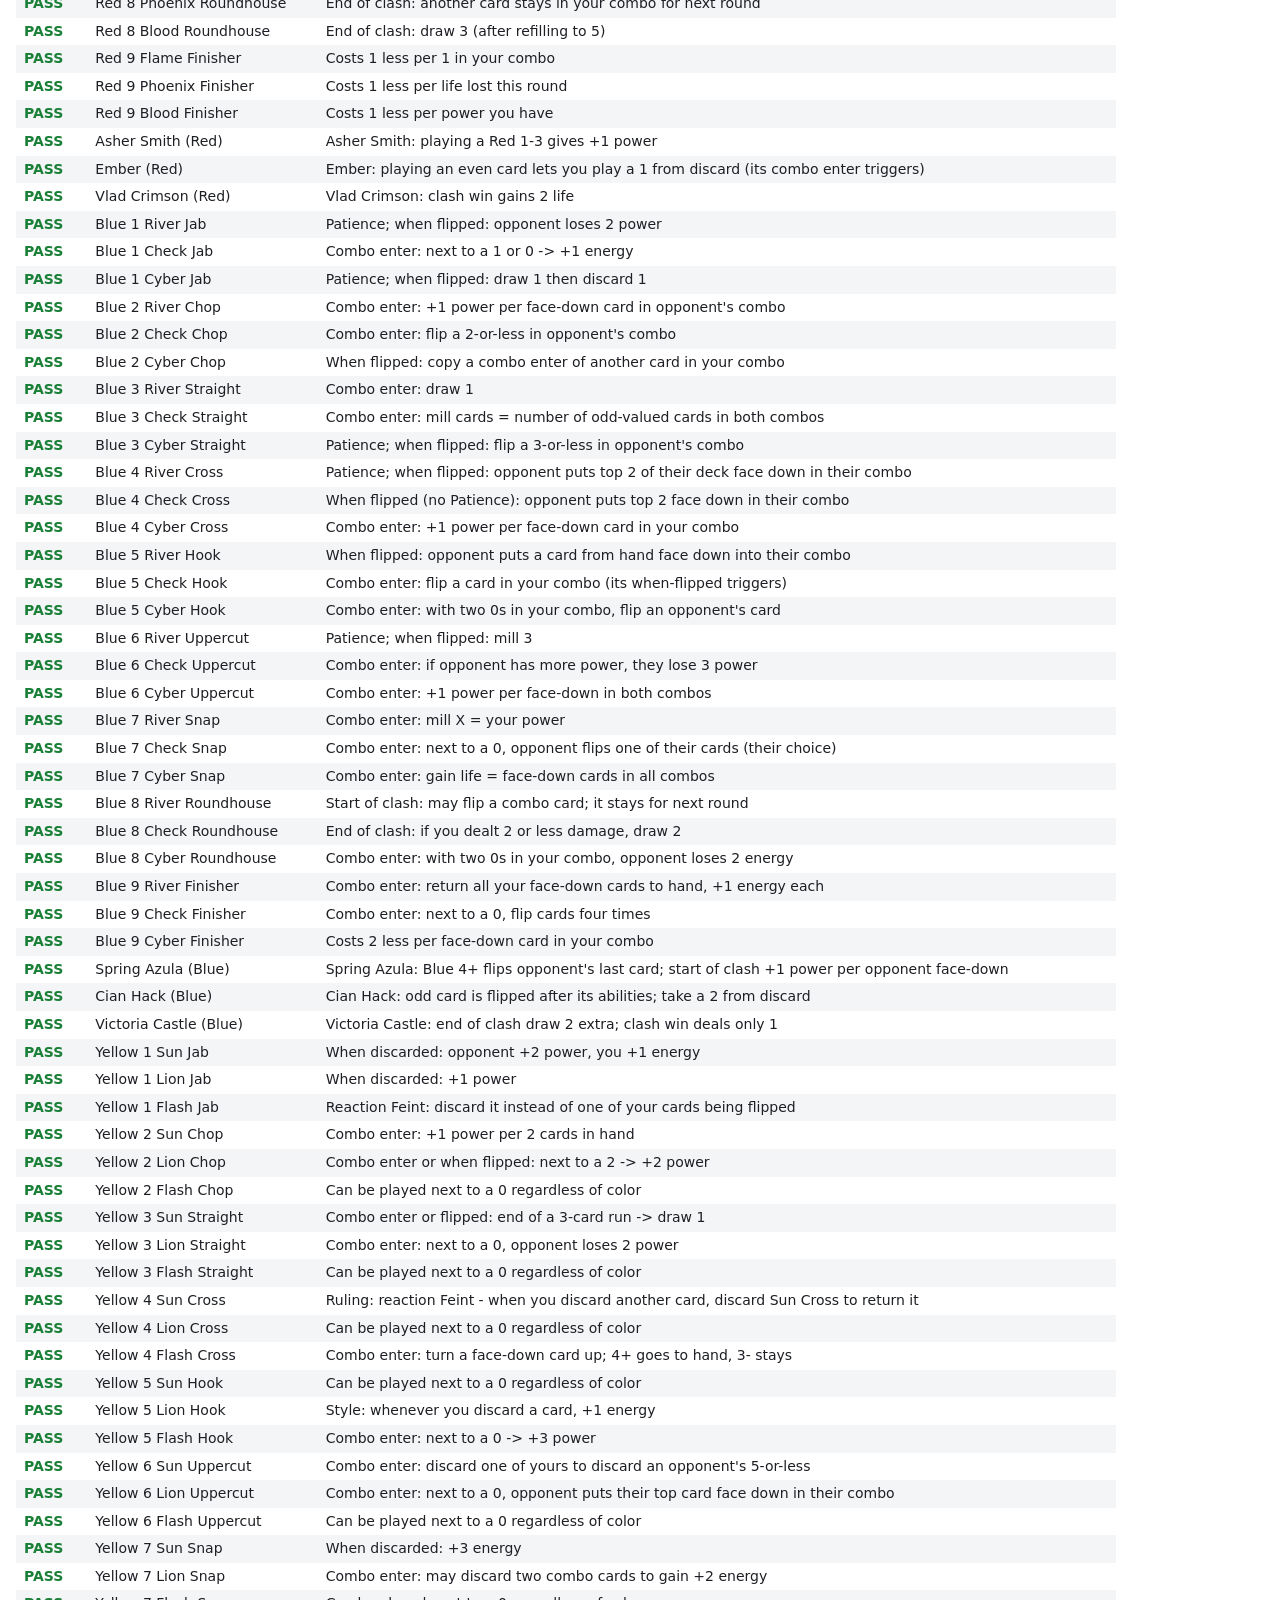
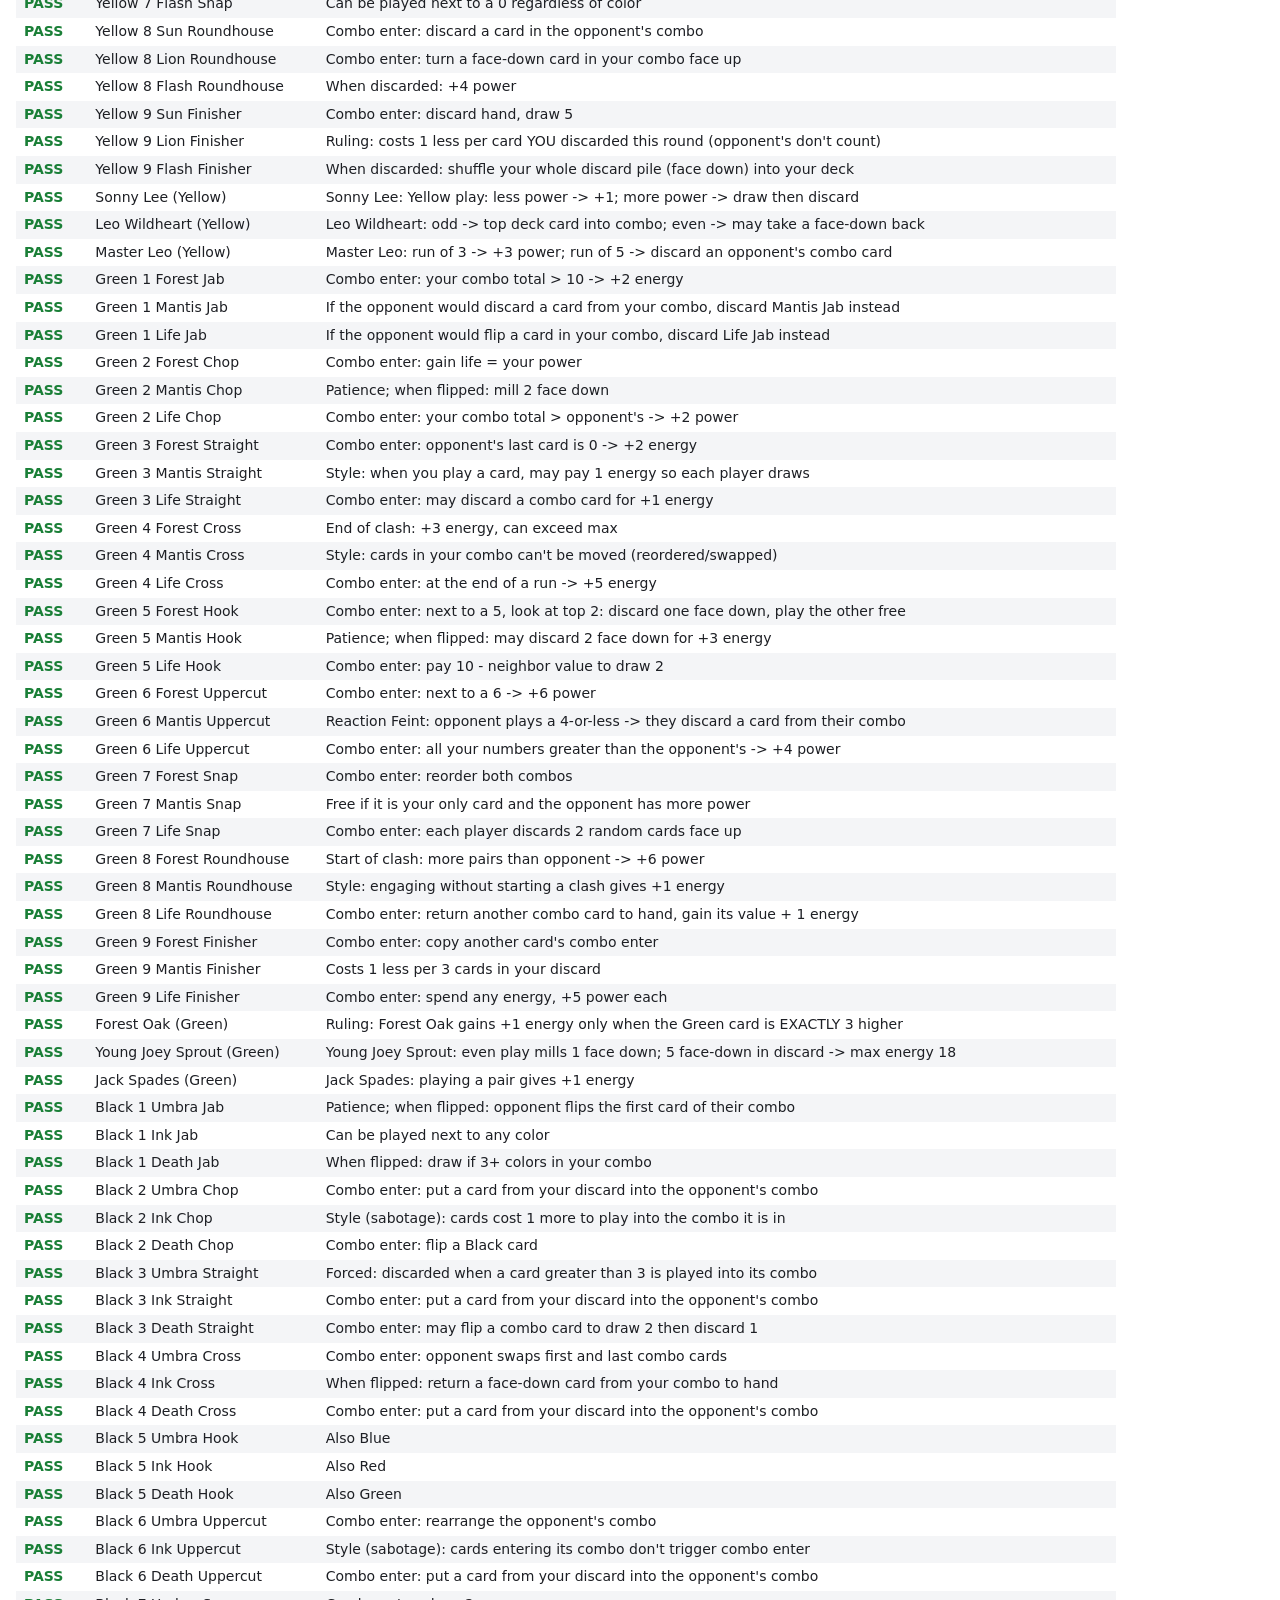
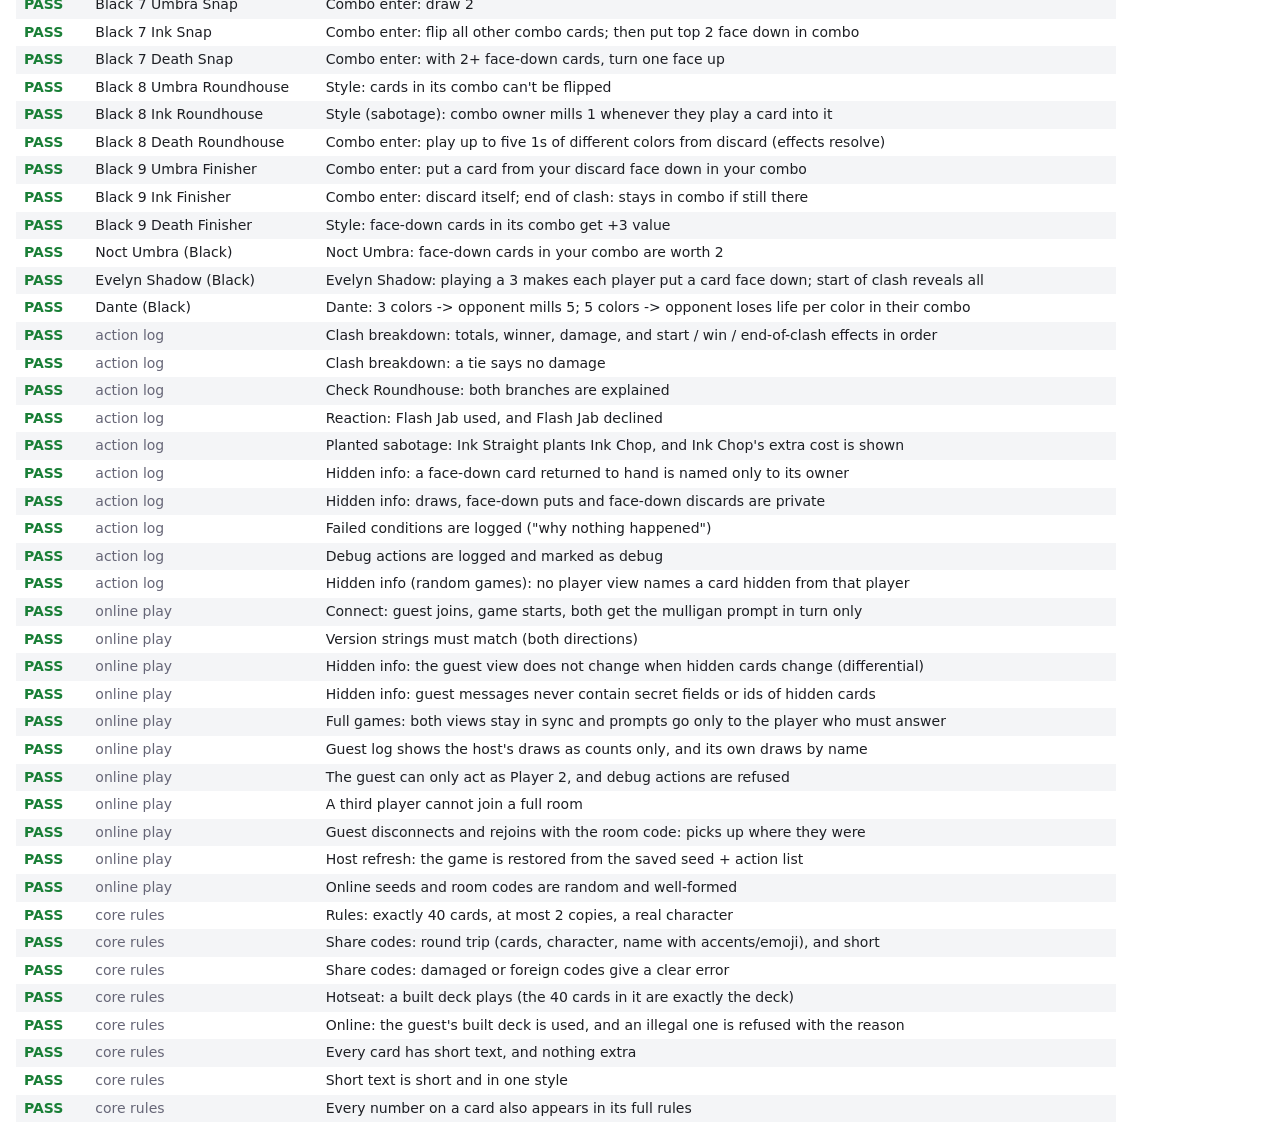
==== commit 98173fdd: "Clean, consistent card text Card tiles now show short hand-written text (js/card-text.js) in one sty" ====
--- a/tests.html
+++ b/tests.html
@@ -32,6 +32,7 @@
 <script src="js/rng.js"></script>
 <script src="js/engine.js"></script>
 <script src="js/effects.js"></script>
+<script src="js/card-text.js"></script>
 <script src="js/decks.js"></script>
 <script src="js/online.js"></script>
 <script src="tests/harness.js"></script>
@@ -40,6 +41,7 @@
 <script src="tests/log.test.js"></script>
 <script src="tests/online.test.js"></script>
 <script src="tests/decks.test.js"></script>
+<script src="tests/card-text.test.js"></script>
 <script>
 (function () {
   const results = T.run();
